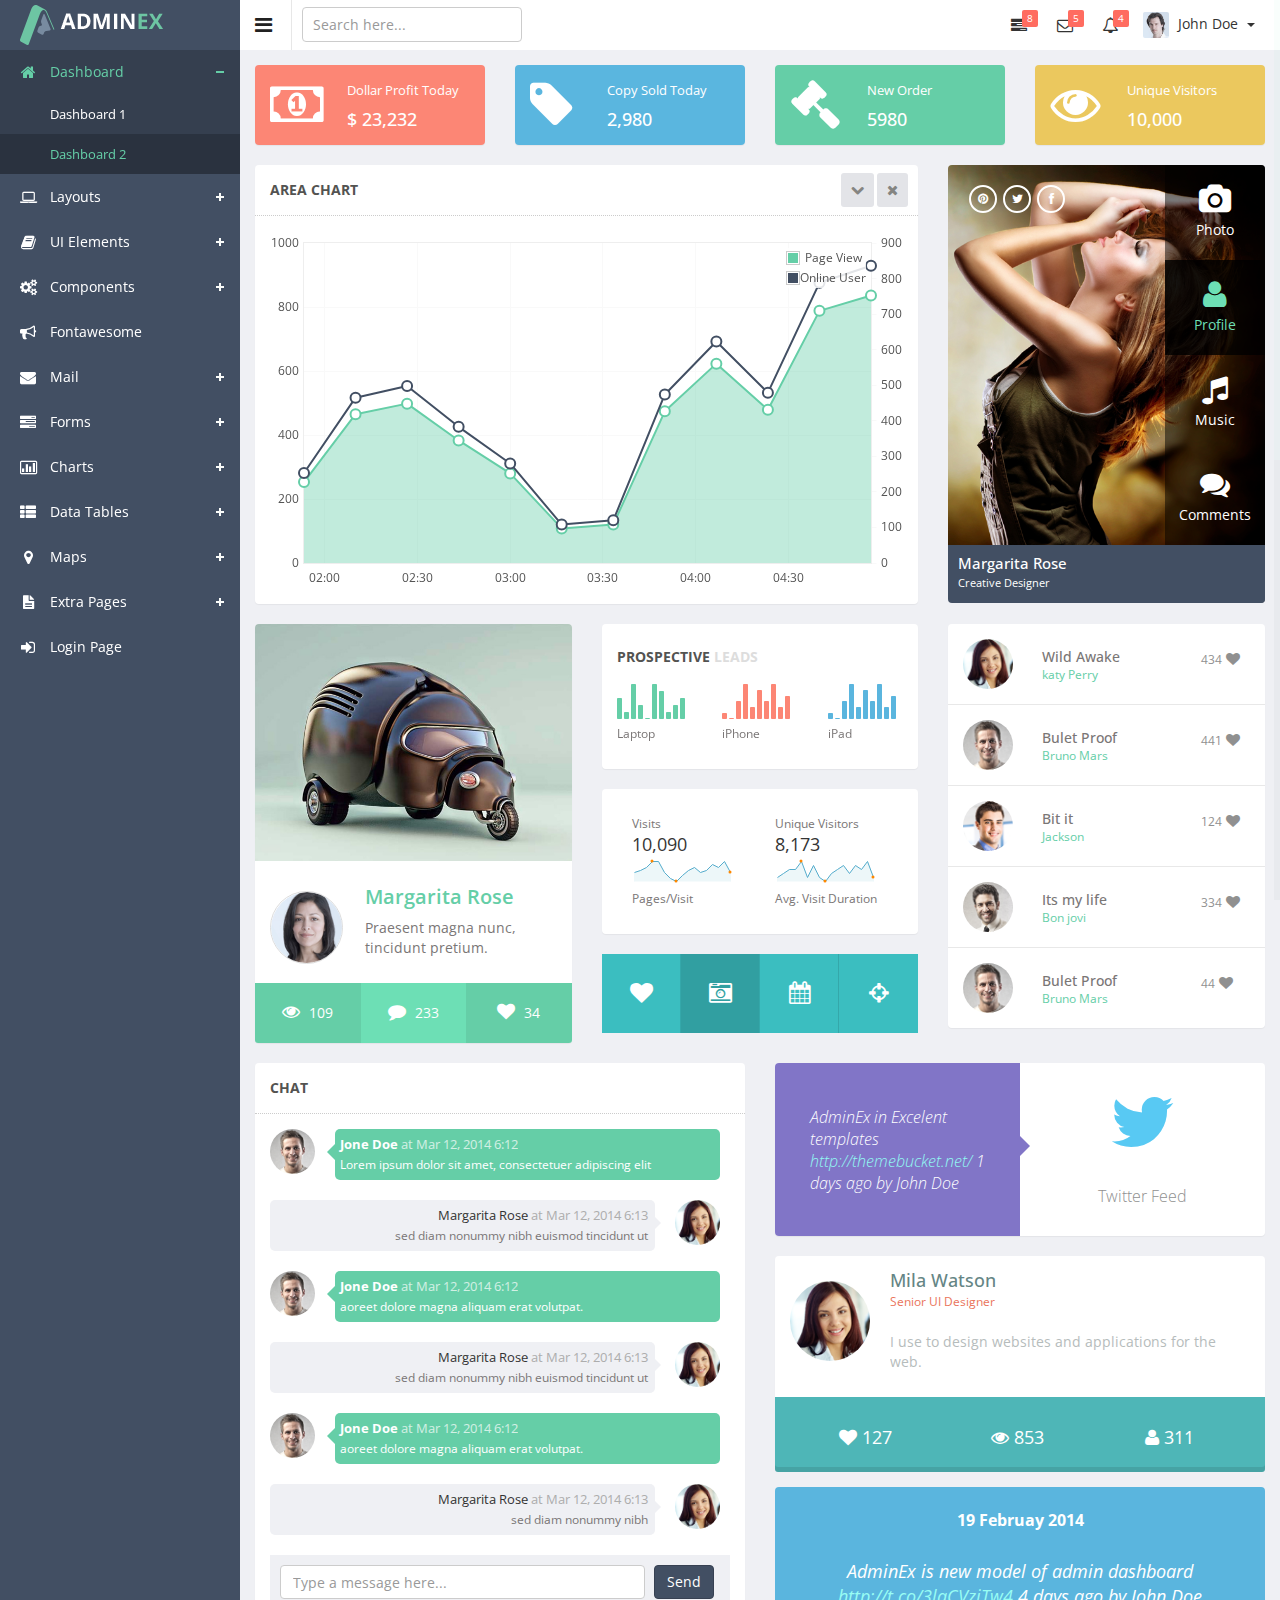
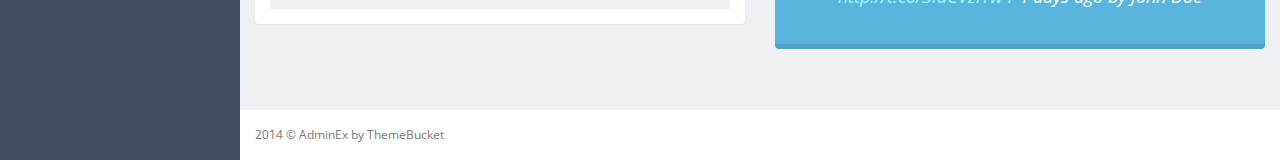
==== index.html @ 1dd45b4d "Uploading Adminex" ====
<!DOCTYPE html>
<html lang="en">
<head>
  <meta charset="utf-8">
  <meta name="viewport" content="width=device-width, initial-scale=1.0, maximum-scale=1.0">
  <meta name="keywords" content="admin, dashboard, bootstrap, template, flat, modern, theme, responsive, fluid, retina, backend, html5, css, css3">
  <meta name="description" content="">
  <meta name="author" content="ThemeBucket">
  <link rel="shortcut icon" href="#" type="image/png">

  <title>AdminX</title>

  <!--icheck-->
  <link href="js/iCheck/skins/minimal/minimal.css" rel="stylesheet">
  <link href="js/iCheck/skins/square/square.css" rel="stylesheet">
  <link href="js/iCheck/skins/square/red.css" rel="stylesheet">
  <link href="js/iCheck/skins/square/blue.css" rel="stylesheet">

  <!--dashboard calendar-->
  <link href="css/clndr.css" rel="stylesheet">


  <!--common-->
  <link href="css/style.css" rel="stylesheet">
  <link href="css/style-responsive.css" rel="stylesheet">




  <!-- HTML5 shim and Respond.js IE8 support of HTML5 elements and media queries -->
  <!--[if lt IE 9]>
  <script src="js/html5shiv.js"></script>
  <script src="js/respond.min.js"></script>
  <![endif]-->
</head>

<body class="sticky-header">

<section>
    <!-- left side start-->
    <div class="left-side sticky-left-side">

        <!--logo and iconic logo start-->
        <div class="logo">
            <a href="index.html"><img src="images/logo.png" alt=""></a>
        </div>

        <div class="logo-icon text-center">
            <a href="index.html"><img src="images/logo_icon.png" alt=""></a>
        </div>
        <!--logo and iconic logo end-->

        <div class="left-side-inner">

            <!-- visible to small devices only -->
            <div class="visible-xs hidden-sm hidden-md hidden-lg">
                <div class="media logged-user">
                    <img alt="" src="images/photos/user-avatar.png" class="media-object">
                    <div class="media-body">
                        <h4><a href="#">John Doe</a></h4>
                        <span>"Hello There..."</span>
                    </div>
                </div>

                <h5 class="left-nav-title">Account Information</h5>
                <ul class="nav nav-pills nav-stacked custom-nav">
                  <li><a href="#"><i class="fa fa-user"></i> <span>Profile</span></a></li>
                  <li><a href="#"><i class="fa fa-cog"></i> <span>Settings</span></a></li>
                  <li><a href="#"><i class="fa fa-sign-out"></i> <span>Sign Out</span></a></li>
                </ul>
            </div>

            <!--sidebar nav start-->
            <ul class="nav nav-pills nav-stacked custom-nav">
                <li class="menu-list nav-active"><a href="index.html"><i class="fa fa-home"></i> <span>Dashboard</span></a>
                    <ul class="sub-menu-list">
                        <li><a href="index_alt.html"> Dashboard 1</a></li>
                        <li class="active"><a href="index.html"> Dashboard 2</a></li>
                    </ul>
                </li>

                <li class="menu-list"><a href=""><i class="fa fa-laptop"></i> <span>Layouts</span></a>
                    <ul class="sub-menu-list">
                        <li><a href="blank_page.html"> Blank Page</a></li>
                        <li><a href="boxed_view.html"> Boxed Page</a></li>
                        <li><a href="leftmenu_collapsed_view.html"> Sidebar Collapsed</a></li>
                        <li><a href="horizontal_menu.html"> Horizontal Menu</a></li>

                    </ul>
                </li>
                <li class="menu-list"><a href=""><i class="fa fa-book"></i> <span>UI Elements</span></a>
                    <ul class="sub-menu-list">
                        <li><a href="general.html"> General</a></li>
                        <li><a href="buttons.html"> Buttons</a></li>
                        <li><a href="tabs-accordions.html"> Tabs & Accordions</a></li>
                        <li><a href="typography.html"> Typography</a></li>
                        <li><a href="slider.html"> Slider</a></li>
                        <li><a href="panels.html"> Panels</a></li>
                        <li><a href="widgets.html"> Widgets</a></li>
                    </ul>
                </li>
                <li class="menu-list"><a href=""><i class="fa fa-cogs"></i> <span>Components</span></a>
                    <ul class="sub-menu-list">
                        <li><a href="grids.html"> Grids</a></li>
                        <li><a href="gallery.html"> Media Gallery</a></li>
                        <li><a href="calendar.html"> Calendar</a></li>
                        <li><a href="tree_view.html"> Tree View</a></li>
                        <li><a href="nestable.html"> Nestable</a></li>

                    </ul>
                </li>

                <li><a href="fontawesome.html"><i class="fa fa-bullhorn"></i> <span>Fontawesome</span></a></li>

                <li class="menu-list"><a href=""><i class="fa fa-envelope"></i> <span>Mail</span></a>
                    <ul class="sub-menu-list">
                        <li><a href="mail.html"> Inbox</a></li>
                        <li><a href="mail_compose.html"> Compose Mail</a></li>
                        <li><a href="mail_view.html"> View Mail</a></li>
                    </ul>
                </li>

                <li class="menu-list"><a href=""><i class="fa fa-tasks"></i> <span>Forms</span></a>
                    <ul class="sub-menu-list">
                        <li><a href="form_layouts.html"> Form Layouts</a></li>
                        <li><a href="form_advanced_components.html"> Advanced Components</a></li>
                        <li><a href="form_wizard.html"> Form Wizards</a></li>
                        <li><a href="form_validation.html"> Form Validation</a></li>
                        <li><a href="editors.html"> Editors</a></li>
                        <li><a href="inline_editors.html"> Inline Editors</a></li>
                        <li><a href="pickers.html"> Pickers</a></li>
                        <li><a href="dropzone.html"> Dropzone</a></li>
                    </ul>
                </li>
                <li class="menu-list"><a href=""><i class="fa fa-bar-chart-o"></i> <span>Charts</span></a>
                    <ul class="sub-menu-list">
                        <li><a href="flot_chart.html"> Flot Charts</a></li>
                        <li><a href="morris.html"> Morris Charts</a></li>
                        <li><a href="chartjs.html"> Chartjs</a></li>
                        <li><a href="c3chart.html"> C3 Charts</a></li>
                    </ul>
                </li>
                <li class="menu-list"><a href="#"><i class="fa fa-th-list"></i> <span>Data Tables</span></a>
                    <ul class="sub-menu-list">
                        <li><a href="basic_table.html"> Basic Table</a></li>
                        <li><a href="dynamic_table.html"> Advanced Table</a></li>
                        <li><a href="responsive_table.html"> Responsive Table</a></li>
                        <li><a href="editable_table.html"> Edit Table</a></li>
                    </ul>
                </li>

                <li class="menu-list"><a href="#"><i class="fa fa-map-marker"></i> <span>Maps</span></a>
                    <ul class="sub-menu-list">
                        <li><a href="google_map.html"> Google Map</a></li>
                        <li><a href="vector_map.html"> Vector Map</a></li>
                    </ul>
                </li>
                <li class="menu-list"><a href=""><i class="fa fa-file-text"></i> <span>Extra Pages</span></a>
                    <ul class="sub-menu-list">
                        <li><a href="profile.html"> Profile</a></li>
                        <li><a href="invoice.html"> Invoice</a></li>
                        <li><a href="pricing_table.html"> Pricing Table</a></li>
                        <li><a href="timeline.html"> Timeline</a></li>
                        <li><a href="blog_list.html"> Blog List</a></li>
                        <li><a href="blog_details.html"> Blog Details</a></li>
                        <li><a href="directory.html"> Directory </a></li>
                        <li><a href="chat.html"> Chat </a></li>
                        <li><a href="404.html"> 404 Error</a></li>
                        <li><a href="500.html"> 500 Error</a></li>
                        <li><a href="registration.html"> Registration Page</a></li>
                        <li><a href="lock_screen.html"> Lockscreen </a></li>
                    </ul>
                </li>
                <li><a href="login.html"><i class="fa fa-sign-in"></i> <span>Login Page</span></a></li>

            </ul>
            <!--sidebar nav end-->

        </div>
    </div>
    <!-- left side end-->
    
    <!-- main content start-->
    <div class="main-content" >

        <!-- header section start-->
        <div class="header-section">

            <!--toggle button start-->
            <a class="toggle-btn"><i class="fa fa-bars"></i></a>
            <!--toggle button end-->

            <!--search start-->
            <form class="searchform" action="index.html" method="post">
                <input type="text" class="form-control" name="keyword" placeholder="Search here..." />
            </form>
            <!--search end-->

            <!--notification menu start -->
            <div class="menu-right">
                <ul class="notification-menu">
                    <li>
                        <a href="#" class="btn btn-default dropdown-toggle info-number" data-toggle="dropdown">
                            <i class="fa fa-tasks"></i>
                            <span class="badge">8</span>
                        </a>
                        <div class="dropdown-menu dropdown-menu-head pull-right">
                            <h5 class="title">You have 8 pending task</h5>
                            <ul class="dropdown-list user-list">
                                <li class="new">
                                    <a href="#">
                                        <div class="task-info">
                                            <div>Database update</div>
                                        </div>
                                        <div class="progress progress-striped">
                                            <div style="width: 40%" aria-valuemax="100" aria-valuemin="0" aria-valuenow="40" role="progressbar" class="progress-bar progress-bar-warning">
                                                <span class="">40%</span>
                                            </div>
                                        </div>
                                    </a>
                                </li>
                                <li class="new">
                                    <a href="#">
                                        <div class="task-info">
                                            <div>Dashboard done</div>
                                        </div>
                                        <div class="progress progress-striped">
                                            <div style="width: 90%" aria-valuemax="100" aria-valuemin="0" aria-valuenow="90" role="progressbar" class="progress-bar progress-bar-success">
                                                <span class="">90%</span>
                                            </div>
                                        </div>
                                    </a>
                                </li>
                                <li>
                                    <a href="#">
                                        <div class="task-info">
                                            <div>Web Development</div>
                                        </div>
                                        <div class="progress progress-striped">
                                            <div style="width: 66%" aria-valuemax="100" aria-valuemin="0" aria-valuenow="66" role="progressbar" class="progress-bar progress-bar-info">
                                                <span class="">66% </span>
                                            </div>
                                        </div>
                                    </a>
                                </li>
                                <li>
                                    <a href="#">
                                        <div class="task-info">
                                            <div>Mobile App</div>
                                        </div>
                                        <div class="progress progress-striped">
                                            <div style="width: 33%" aria-valuemax="100" aria-valuemin="0" aria-valuenow="33" role="progressbar" class="progress-bar progress-bar-danger">
                                                <span class="">33% </span>
                                            </div>
                                        </div>
                                    </a>
                                </li>
                                <li>
                                    <a href="#">
                                        <div class="task-info">
                                            <div>Issues fixed</div>
                                        </div>
                                        <div class="progress progress-striped">
                                            <div style="width: 80%" aria-valuemax="100" aria-valuemin="0" aria-valuenow="80" role="progressbar" class="progress-bar">
                                                <span class="">80% </span>
                                            </div>
                                        </div>
                                    </a>
                                </li>
                                <li class="new"><a href="">See All Pending Task</a></li>
                            </ul>
                        </div>
                    </li>
                    <li>
                        <a href="#" class="btn btn-default dropdown-toggle info-number" data-toggle="dropdown">
                            <i class="fa fa-envelope-o"></i>
                            <span class="badge">5</span>
                        </a>
                        <div class="dropdown-menu dropdown-menu-head pull-right">
                            <h5 class="title">You have 5 Mails </h5>
                            <ul class="dropdown-list normal-list">
                                <li class="new">
                                    <a href="">
                                        <span class="thumb"><img src="images/photos/user1.png" alt="" /></span>
                                        <span class="desc">
                                          <span class="name">John Doe <span class="badge badge-success">new</span></span>
                                          <span class="msg">Lorem ipsum dolor sit amet...</span>
                                        </span>
                                    </a>
                                </li>
                                <li>
                                    <a href="">
                                        <span class="thumb"><img src="images/photos/user2.png" alt="" /></span>
                                        <span class="desc">
                                          <span class="name">Jonathan Smith</span>
                                          <span class="msg">Lorem ipsum dolor sit amet...</span>
                                        </span>
                                    </a>
                                </li>
                                <li>
                                    <a href="">
                                        <span class="thumb"><img src="images/photos/user3.png" alt="" /></span>
                                        <span class="desc">
                                          <span class="name">Jane Doe</span>
                                          <span class="msg">Lorem ipsum dolor sit amet...</span>
                                        </span>
                                    </a>
                                </li>
                                <li>
                                    <a href="">
                                        <span class="thumb"><img src="images/photos/user4.png" alt="" /></span>
                                        <span class="desc">
                                          <span class="name">Mark Henry</span>
                                          <span class="msg">Lorem ipsum dolor sit amet...</span>
                                        </span>
                                    </a>
                                </li>
                                <li>
                                    <a href="">
                                        <span class="thumb"><img src="images/photos/user5.png" alt="" /></span>
                                        <span class="desc">
                                          <span class="name">Jim Doe</span>
                                          <span class="msg">Lorem ipsum dolor sit amet...</span>
                                        </span>
                                    </a>
                                </li>
                                <li class="new"><a href="">Read All Mails</a></li>
                            </ul>
                        </div>
                    </li>
                    <li>
                        <a href="#" class="btn btn-default dropdown-toggle info-number" data-toggle="dropdown">
                            <i class="fa fa-bell-o"></i>
                            <span class="badge">4</span>
                        </a>
                        <div class="dropdown-menu dropdown-menu-head pull-right">
                            <h5 class="title">Notifications</h5>
                            <ul class="dropdown-list normal-list">
                                <li class="new">
                                    <a href="">
                                        <span class="label label-danger"><i class="fa fa-bolt"></i></span>
                                        <span class="name">Server #1 overloaded.  </span>
                                        <em class="small">34 mins</em>
                                    </a>
                                </li>
                                <li class="new">
                                    <a href="">
                                        <span class="label label-danger"><i class="fa fa-bolt"></i></span>
                                        <span class="name">Server #3 overloaded.  </span>
                                        <em class="small">1 hrs</em>
                                    </a>
                                </li>
                                <li class="new">
                                    <a href="">
                                        <span class="label label-danger"><i class="fa fa-bolt"></i></span>
                                        <span class="name">Server #5 overloaded.  </span>
                                        <em class="small">4 hrs</em>
                                    </a>
                                </li>
                                <li class="new">
                                    <a href="">
                                        <span class="label label-danger"><i class="fa fa-bolt"></i></span>
                                        <span class="name">Server #31 overloaded.  </span>
                                        <em class="small">4 hrs</em>
                                    </a>
                                </li>
                                <li class="new"><a href="">See All Notifications</a></li>
                            </ul>
                        </div>
                    </li>
                    <li>
                        <a href="#" class="btn btn-default dropdown-toggle" data-toggle="dropdown">
                            <img src="images/photos/user-avatar.png" alt="" />
                            John Doe
                            <span class="caret"></span>
                        </a>
                        <ul class="dropdown-menu dropdown-menu-usermenu pull-right">
                            <li><a href="#"><i class="fa fa-user"></i>  Profile</a></li>
                            <li><a href="#"><i class="fa fa-cog"></i>  Settings</a></li>
                            <li><a href="#"><i class="fa fa-sign-out"></i> Log Out</a></li>
                        </ul>
                    </li>

                </ul>
            </div>
            <!--notification menu end -->

        </div>
        <!-- header section end-->



        <!--body wrapper start-->
        <div class="wrapper">
            <div class="row states-info">
            <div class="col-md-3">
                <div class="panel red-bg">
                    <div class="panel-body">
                        <div class="row">
                            <div class="col-xs-4">
                                <i class="fa fa-money"></i>
                            </div>
                            <div class="col-xs-8">
                                <span class="state-title"> Dollar Profit Today </span>
                                <h4>$ 23,232</h4>
                            </div>
                        </div>
                    </div>
                </div>
            </div>
            <div class="col-md-3">
                <div class="panel blue-bg">
                    <div class="panel-body">
                        <div class="row">
                            <div class="col-xs-4">
                                <i class="fa fa-tag"></i>
                            </div>
                            <div class="col-xs-8">
                                <span class="state-title">  Copy Sold Today  </span>
                                <h4>2,980</h4>
                            </div>
                        </div>
                    </div>
                </div>
            </div>
            <div class="col-md-3">
                <div class="panel green-bg">
                    <div class="panel-body">
                        <div class="row">
                            <div class="col-xs-4">
                                <i class="fa fa-gavel"></i>
                            </div>
                            <div class="col-xs-8">
                                <span class="state-title">  New Order  </span>
                                <h4>5980</h4>
                            </div>
                        </div>
                    </div>
                </div>
            </div>
            <div class="col-md-3">
                <div class="panel yellow-bg">
                    <div class="panel-body">
                        <div class="row">
                            <div class="col-xs-4">
                                <i class="fa fa-eye"></i>
                            </div>
                            <div class="col-xs-8">
                                <span class="state-title">  Unique Visitors  </span>
                                <h4>10,000</h4>
                            </div>
                        </div>
                    </div>
                </div>
            </div>
        </div>

            <div class="row">
                <div class="col-md-8">
                    <section class="panel">
                        <header class="panel-heading">
                            Area Chart
                        <span class="tools pull-right">
                            <a href="javascript:;" class="fa fa-chevron-down"></a>
                            <a href="javascript:;" class="fa fa-times"></a>
                         </span>
                        </header>
                        <div class="panel-body">
                            <div id="visitors-chart">
                                <div id="visitors-container" style="width: 100%;height:358px; text-align: center; margin:0 auto;">
                                </div>
                            </div>
                        </div>
                    </section>
                </div>
                <div class="col-md-4">
                    <div class="wdgt-profile">
                        <div class="profile">
                            <img src="images/gallery/wdgt-img.jpg" alt=""/>
                            <div class="profile-social">
                                <a href="#" ><i class="fa fa-pinterest"></i></a>
                                <a href="#" ><i class="fa fa-twitter"></i></a>
                                <a href="#" ><i class="fa fa-facebook"></i></a>
                            </div>
                            <ul class="profile-tab">
                                <li>
                                    <a href="#">
                                        <i class="fa fa-camera"></i>
                                        Photo
                                    </a>
                                </li>
                                <li class="active">
                                    <a href="#">
                                        <i class="fa fa-user"></i>
                                        Profile
                                    </a>
                                </li>
                                <li>
                                    <a href="#">
                                        <i class="fa fa-music"></i>
                                        Music
                                    </a>
                                </li>
                                <li>
                                    <a href="#">
                                        <i class="fa fa-comments"></i>
                                        Comments
                                    </a>
                                </li>
                            </ul>

                        </div>
                        <div class="profile-info">
                            <h5>Margarita Rose</h5>
                            <span>Creative Designer</span>
                        </div>
                    </div>
                </div>
            </div>


            <div class="row">
                <div class="col-md-4">
                    <div class="panel widget-info-one">
                        <div class="avatar-img">
                            <img src="images/gallery/image3.jpg" alt=""/>
                        </div>
                        <div class="inner">
                            <div class="avatar"><img alt="" src="images/photos/userprofile.png"></div>
                            <h5>Margarita Rose</h5>
                            <span class="subtitle">
                                Praesent magna nunc, tincidunt pretium.
                            </span>
                        </div>
                        <div class="panel-footer">
                            <ul class="post-view">
                                <li>
                                    <a href="#">
                                        <i class="fa fa-eye"></i>
                                    </a>
                                    109
                                </li>
                                <li class="active">
                                    <a href="#">
                                        <i class="fa fa-comment"></i>
                                    </a>
                                    233
                                </li>
                                <li>
                                    <a href="#">
                                        <i class="fa fa-heart"></i>
                                    </a>
                                    34
                                </li>
                            </ul>
                        </div>
                    </div>
                </div>
                <div class="col-md-4">
                    <div class="row">
                        <div class="col-md-12">
                            <div class="panel">
                                <div class="panel-body extra-pad">
                                    <h4 class="pros-title">prospective <span>leads</span></h4>
                                    <div class="row">
                                        <div class="col-sm-4 col-xs-4">
                                            <div id="p-lead-1"></div>
                                            <p class="p-chart-title">Laptop</p>
                                        </div>
                                        <div class="col-sm-4 col-xs-4">
                                            <div id="p-lead-2"></div>
                                            <p class="p-chart-title">iPhone</p>
                                        </div>
                                        <div class="col-sm-4 col-xs-4">
                                            <div id="p-lead-3"></div>
                                            <p class="p-chart-title">iPad</p>
                                        </div>
                                    </div>
                                </div>
                            </div>
                        </div>
                    </div>
                    <div class="row">
                        <div class="col-md-12">
                            <div class="panel">
                                <div class="panel-body extra-pad">
                                    <div class="col-sm-6 col-xs-6">
                                        <div class="v-title">Visits</div>
                                        <div class="v-value">10,090</div>
                                        <div id="visit-1"></div>
                                        <div class="v-info">Pages/Visit</div>
                                    </div>
                                    <div class="col-sm-6 col-xs-6">
                                        <div class="v-title">Unique Visitors</div>
                                        <div class="v-value">8,173</div>
                                        <div id="visit-2"></div>
                                        <div class="v-info">Avg. Visit Duration</div>
                                    </div>
                                </div>
                            </div>
                        </div>
                    </div>
                    <div class="row">
                        <div class="col-md-12">
                            <ul class="iconic-list">
                                <li>
                                    <a href="#">
                                        <i class="fa fa-heart"></i>
                                    </a>
                                </li>
                                <li class="active">
                                    <a href="#">
                                        <i class="fa fa-camera-retro"></i>
                                    </a>
                                </li>
                                <li>
                                    <a href="#">
                                        <i class="fa fa-calendar"></i>
                                    </a>
                                </li>
                                <li>
                                    <a class="last" href="#">
                                        <i class="fa fa-crosshairs"></i>
                                    </a>
                                </li>
                            </ul>
                        </div>
                    </div>



                </div>

                <div class="col-md-4">
                    <div class="panel">
                        <div class="panel-body">
                            <div class="dir-info">
                                <div class="row">
                                    <div class="col-xs-3">
                                        <div class="avatar">
                                            <img src="images/photos/user2.png" alt=""/>
                                        </div>
                                    </div>
                                    <div class="col-xs-6">
                                        <h5>Wild Awake</h5>
                                        <span>
                                            <a href="#" class="small"> katy Perry</a>
                                        </span>
                                    </div>
                                    <div class="col-xs-3">
                                        <a class="dir-like" href="#">
                                            <span class="small">434</span>
                                            <i class="fa fa-heart"></i>
                                        </a>
                                    </div>
                                </div>
                                <div class="row">
                                    <div class="col-xs-3">
                                        <div class="avatar">
                                            <img src="images/photos/user1.png" alt=""/>
                                        </div>
                                    </div>
                                    <div class="col-xs-6">
                                        <h5>Bulet Proof</h5>
                                        <span>
                                            <a href="#" class="small"> Bruno Mars</a>
                                        </span>
                                    </div>
                                    <div class="col-xs-3">
                                        <a class="dir-like" href="#">
                                            <span class="small">441</span>
                                            <i class="fa fa-heart"></i>
                                        </a>
                                    </div>
                                </div>
                                <div class="row">
                                    <div class="col-xs-3">
                                        <div class="avatar">
                                            <img src="images/photos/user3.png" alt=""/>
                                        </div>
                                    </div>
                                    <div class="col-xs-6">
                                        <h5>Bit it</h5>
                                        <span>
                                            <a href="#" class="small"> Jackson</a>
                                        </span>
                                    </div>
                                    <div class="col-xs-3">
                                        <a class="dir-like" href="#">
                                            <span class="small">124</span>
                                            <i class="fa fa-heart"></i>
                                        </a>
                                    </div>
                                </div>
                                <div class="row">
                                    <div class="col-xs-3">
                                        <div class="avatar">
                                            <img src="images/photos/user4.png" alt=""/>
                                        </div>
                                    </div>
                                    <div class="col-xs-6">
                                        <h5>Its my life</h5>
                                        <span>
                                            <a href="#" class="small"> Bon jovi</a>
                                        </span>
                                    </div>
                                    <div class="col-xs-3">
                                        <a class="dir-like" href="#">
                                            <span class="small">334</span>
                                            <i class="fa fa-heart"></i>
                                        </a>
                                    </div>
                                </div>
                                <div class="row">
                                    <div class="col-xs-3">
                                        <div class="avatar">
                                            <img src="images/photos/user1.png" alt=""/>
                                        </div>
                                    </div>
                                    <div class="col-xs-6">
                                        <h5>Bulet Proof</h5>
                                        <span>
                                            <a href="#" class="small"> Bruno Mars</a>
                                        </span>
                                    </div>
                                    <div class="col-xs-3">
                                        <a class="dir-like" href="#">
                                            <span class="small">44</span>
                                            <i class="fa fa-heart"></i>
                                        </a>
                                    </div>
                                </div>
                            </div>

                        </div>
                    </div>

                </div>
            </div>

            <div class="row">
                <div class="col-md-6">
                    <div class="panel">
                        <header class="panel-heading">
                            Chat
                        </header>
                        <div class="panel-body">
                            <ul class="chats cool-chat">
                                <li class="in">
                                    <img src="images/photos/user1.png" alt="" class="avatar">
                                    <div class="message">
                                        <span class="arrow"></span>
                                        <a class="name" href="#">Jone Doe</a>
                                        <span class="datetime">at Mar 12, 2014 6:12</span>
                                        <span class="body">
                                            Lorem ipsum dolor sit amet, consectetuer adipiscing elit
                                        </span>
                                    </div>
                                </li>
                                <li class="out">
                                    <img src="images/photos/user2.png" alt="" class="avatar">
                                    <div class="message">
                                        <span class="arrow"></span>
                                        <a class="name" href="#">Margarita Rose</a>
                                        <span class="datetime">at Mar 12, 2014 6:13</span>
                                        <span class="body">
                                            sed diam nonummy nibh euismod tincidunt ut
                                        </span>
                                    </div>
                                </li>
                                <li class="in">
                                    <img src="images/photos/user1.png" alt="" class="avatar">
                                    <div class="message">
                                        <span class="arrow"></span>
                                        <a class="name" href="#">Jone Doe</a>
                                        <span class="datetime">at Mar 12, 2014 6:12</span>
                                        <span class="body">
                                            aoreet dolore magna aliquam erat volutpat.
                                        </span>
                                    </div>
                                </li>
                                <li class="out">
                                    <img src="images/photos/user2.png" alt="" class="avatar">
                                    <div class="message">
                                        <span class="arrow"></span>
                                        <a class="name" href="#">Margarita Rose</a>
                                        <span class="datetime">at Mar 12, 2014 6:13</span>
                                        <span class="body">
                                            sed diam nonummy nibh euismod tincidunt ut
                                        </span>
                                    </div>
                                </li>
                                <li class="in">
                                    <img src="images/photos/user1.png" alt="" class="avatar">
                                    <div class="message">
                                        <span class="arrow"></span>
                                        <a class="name" href="#">Jone Doe</a>
                                        <span class="datetime">at Mar 12, 2014 6:12</span>
                                        <span class="body">
                                            aoreet dolore magna aliquam erat volutpat.
                                        </span>
                                    </div>
                                </li>
                                <li class="out">
                                    <img src="images/photos/user2.png" alt="" class="avatar">
                                    <div class="message">
                                        <span class="arrow"></span>
                                        <a class="name" href="#">Margarita Rose</a>
                                        <span class="datetime">at Mar 12, 2014 6:13</span>
                                        <span class="body">
                                            sed diam nonummy nibh
                                        </span>
                                    </div>
                                </li>
                            </ul>
                            <div class="chat-form ">
                                <form role="form" class="form-inline">
                                    <div class="form-group">
                                        <input type="text" style="width: 100%" placeholder="Type a message here..." class="form-control">
                                    </div>
                                    <button class="btn btn-primary" type="submit">Send</button>
                                </form>
                            </div>
                        </div>
                    </div>
                </div>

                <div class="col-md-6">
                    <section class="panel post-wrap pro-box">
                        <aside class="post-highlight purple v-align">
                            <div class="panel-body">
                                <h2>AdminEx in Excelent templates <a href="javascript:;"> http://themebucket.net/</a> 1 days ago  by John Doe</h2>
                            </div>
                        </aside>
                        <aside>
                            <div class="post-info">
                                <span class="arrow-pro left"></span>
                                <div class="panel-body">
                                    <div class="text-center twite">
                                        <i class="fa fa-twitter"></i>
                                        <h1>Twitter Feed</h1>
                                    </div>
                                </div>
                            </div>
                        </aside>
                    </section>
                    <div class="panel">
                        <div class="panel-body">
                            <div class="media usr-info">
                                <a href="#" class="pull-left">
                                    <img class="thumb" src="images/photos/user2.png" alt=""/>
                                </a>
                                <div class="media-body">
                                    <h4 class="media-heading">Mila Watson</h4>
                                    <span>Senior UI Designer</span>
                                    <p>I use to design websites and applications for the web.</p>
                                </div>
                            </div>
                        </div>
                        <div class="panel-footer custom-trq-footer">
                            <ul class="user-states">
                                <li>
                                    <i class="fa fa-heart"></i> 127
                                </li>
                                <li>
                                    <i class="fa fa-eye"></i> 853
                                </li>
                                <li>
                                    <i class="fa fa-user"></i> 311
                                </li>
                            </ul>
                        </div>
                    </div>
                    <div class="panel blue-box twt-info">
                        <div class="panel-body">
                            <h3>19 Februay 2014</h3>

                            <p>AdminEx is new model of admin
                                dashboard <a href="#">http://t.co/3laCVziTw4</a>
                                4 days ago by John Doe</p>
                        </div>
                    </div>
                </div>
            </div>
        </div>
        <!--body wrapper end-->

        <!--footer section start-->
        <footer>
            2014 &copy; AdminEx by ThemeBucket
        </footer>
        <!--footer section end-->


    </div>
    <!-- main content end-->
</section>

<!-- Placed js at the end of the document so the pages load faster -->
<script src="js/jquery-1.10.2.min.js"></script>
<script src="js/jquery-ui-1.9.2.custom.min.js"></script>
<script src="js/jquery-migrate-1.2.1.min.js"></script>
<script src="js/bootstrap.min.js"></script>
<script src="js/modernizr.min.js"></script>
<script src="js/jquery.nicescroll.js"></script>

<!--easy pie chart-->
<script src="js/easypiechart/jquery.easypiechart.js"></script>
<script src="js/easypiechart/easypiechart-init.js"></script>

<!--Sparkline Chart-->
<script src="js/sparkline/jquery.sparkline.js"></script>
<script src="js/sparkline/sparkline-init.js"></script>

<!--icheck -->
<script src="js/iCheck/jquery.icheck.js"></script>
<script src="js/icheck-init.js"></script>

<!-- jQuery Flot Chart-->
<script src="js/flot-chart/jquery.flot.js"></script>
<script src="js/flot-chart/jquery.flot.tooltip.js"></script>
<script src="js/flot-chart/jquery.flot.resize.js"></script>
<script src="js/flot-chart/jquery.flot.pie.resize.js"></script>
<script src="js/flot-chart/jquery.flot.selection.js"></script>
<script src="js/flot-chart/jquery.flot.stack.js"></script>
<script src="js/flot-chart/jquery.flot.time.js"></script>
<script src="js/main-chart.js"></script>

<!--common scripts for all pages-->
<script src="js/scripts.js"></script>


</body>
</html>
---- js/iCheck/skins/minimal/minimal.css ----
/* iCheck plugin Minimal skin, black
----------------------------------- */
.icheckbox_minimal,
.iradio_minimal {
    display: block;
    margin: 0;
    padding: 0;
    width: 18px;
    height: 18px;
    background: url(minimal.png) no-repeat;
    border: none;
    cursor: pointer;
}

.icheckbox_minimal {
    background-position: 0 0;
}
    .icheckbox_minimal.hover {
        background-position: -20px 0;
    }
    .icheckbox_minimal.checked {
        background-position: -40px 0;
    }
    .icheckbox_minimal.disabled {
        background-position: -60px 0;
        cursor: default;
    }
    .icheckbox_minimal.checked.disabled {
        background-position: -80px 0;
    }

.iradio_minimal {
    background-position: -100px 0;
}
    .iradio_minimal.hover {
        background-position: -120px 0;
    }
    .iradio_minimal.checked {
        background-position: -140px 0;
    }
    .iradio_minimal.disabled {
        background-position: -160px 0;
        cursor: default;
    }
    .iradio_minimal.checked.disabled {
        background-position: -180px 0;
    }

/* Retina support */
@media only screen and (-webkit-min-device-pixel-ratio: 1.5),
       only screen and (-moz-min-device-pixel-ratio: 1.5),
       only screen and (-o-min-device-pixel-ratio: 3/2),
       only screen and (min-device-pixel-ratio: 1.5) {
    .icheckbox_minimal,
    .iradio_minimal {
        background-image: url(minimal@2x.png);
        -webkit-background-size: 200px 20px;
        background-size: 200px 20px;
    }
}
---- js/iCheck/skins/square/square.css ----
/* iCheck plugin Square skin, black
----------------------------------- */
.icheckbox_square,
.iradio_square {
    display: block;
    margin: 0;
    padding: 0;
    width: 22px;
    height: 22px;
    background: url(square.png) no-repeat;
    border: none;
    cursor: pointer;
}

.icheckbox_square {
    background-position: 0 0;
}
    .icheckbox_square.hover {
        background-position: -24px 0;
    }
    .icheckbox_square.checked {
        background-position: -48px 0;
    }
    .icheckbox_square.disabled {
        background-position: -72px 0;
        cursor: default;
    }
    .icheckbox_square.checked.disabled {
        background-position: -96px 0;
    }

.iradio_square {
    background-position: -120px 0;
}
    .iradio_square.hover {
        background-position: -144px 0;
    }
    .iradio_square.checked {
        background-position: -168px 0;
    }
    .iradio_square.disabled {
        background-position: -192px 0;
        cursor: default;
    }
    .iradio_square.checked.disabled {
        background-position: -216px 0;
    }

/* Retina support */
@media only screen and (-webkit-min-device-pixel-ratio: 1.5),
       only screen and (-moz-min-device-pixel-ratio: 1.5),
       only screen and (-o-min-device-pixel-ratio: 3/2),
       only screen and (min-device-pixel-ratio: 1.5) {
    .icheckbox_square,
    .iradio_square {
        background-image: url(square@2x.png);
        -webkit-background-size: 240px 24px;
        background-size: 240px 24px;
    }
}
---- js/iCheck/skins/square/red.css ----
/* iCheck plugin Square skin, red
----------------------------------- */
.icheckbox_square-red,
.iradio_square-red {
    display: block;
    margin: 0;
    padding: 0;
    width: 22px;
    height: 22px;
    background: url(red.png) no-repeat;
    border: none;
    cursor: pointer;
}

.icheckbox_square-red {
    background-position: 0 0;
}
    .icheckbox_square-red.hover {
        background-position: -24px 0;
    }
    .icheckbox_square-red.checked {
        background-position: -48px 0;
    }
    .icheckbox_square-red.disabled {
        background-position: -72px 0;
        cursor: default;
    }
    .icheckbox_square-red.checked.disabled {
        background-position: -96px 0;
    }

.iradio_square-red {
    background-position: -120px 0;
}
    .iradio_square-red.hover {
        background-position: -144px 0;
    }
    .iradio_square-red.checked {
        background-position: -168px 0;
    }
    .iradio_square-red.disabled {
        background-position: -192px 0;
        cursor: default;
    }
    .iradio_square-red.checked.disabled {
        background-position: -216px 0;
    }

/* Retina support */
@media only screen and (-webkit-min-device-pixel-ratio: 1.5),
       only screen and (-moz-min-device-pixel-ratio: 1.5),
       only screen and (-o-min-device-pixel-ratio: 3/2),
       only screen and (min-device-pixel-ratio: 1.5) {
    .icheckbox_square-red,
    .iradio_square-red {
        background-image: url(red@2x.png);
        -webkit-background-size: 240px 24px;
        background-size: 240px 24px;
    }
}
---- js/iCheck/skins/square/blue.css ----
/* iCheck plugin Square skin, blue
----------------------------------- */
.icheckbox_square-blue,
.iradio_square-blue {
    display: block;
    margin: 0;
    padding: 0;
    width: 22px;
    height: 22px;
    background: url(blue.png) no-repeat;
    border: none;
    cursor: pointer;
}

.icheckbox_square-blue {
    background-position: 0 0;
}
    .icheckbox_square-blue.hover {
        background-position: -24px 0;
    }
    .icheckbox_square-blue.checked {
        background-position: -48px 0;
    }
    .icheckbox_square-blue.disabled {
        background-position: -72px 0;
        cursor: default;
    }
    .icheckbox_square-blue.checked.disabled {
        background-position: -96px 0;
    }

.iradio_square-blue {
    background-position: -120px 0;
}
    .iradio_square-blue.hover {
        background-position: -144px 0;
    }
    .iradio_square-blue.checked {
        background-position: -168px 0;
    }
    .iradio_square-blue.disabled {
        background-position: -192px 0;
        cursor: default;
    }
    .iradio_square-blue.checked.disabled {
        background-position: -216px 0;
    }

/* Retina support */
@media only screen and (-webkit-min-device-pixel-ratio: 1.5),
       only screen and (-moz-min-device-pixel-ratio: 1.5),
       only screen and (-o-min-device-pixel-ratio: 3/2),
       only screen and (min-device-pixel-ratio: 1.5) {
    .icheckbox_square-blue,
    .iradio_square-blue {
        background-image: url(blue@2x.png);
        -webkit-background-size: 240px 24px;
        background-size: 240px 24px;
    }
}
---- css/clndr.css ----
html[xmlns] .clearfix {
  display: block;
}
* html .clearfix {
  height: 1%;
}
.noselect {
  -webkit-user-select: none;
  /* Chrome/Safari */
  -moz-user-select: none;
  /* Firefox */
  -ms-user-select: none;
  /* IE10+ */
}

.cal1 {
  max-width: 600px;
  font-size: 14px;

}
.cal1 .clndr .clndr-controls {
  display: inline-block;
  width: 100%;
  position: relative;
  margin-bottom: 10px;
  text-align: center;

}
.cal1 .clndr .clndr-controls .month {
    display: inline-block;
    width: 190px;
  text-align: center;
  color: #c1c1c1;
  font-size: 20px;
  text-transform: uppercase;
    font-family: 'Open Sans',sans-serif;
    font-weight: 300;
    padding: 5px 5px;
    position: relative;
    top: 2px;
}
.cal1 .clndr .clndr-controls .clndr-control-button {
    display: inline-block;
    text-align: right;

}
.cal1 .clndr .clndr-controls .clndr-control-button.leftalign {
  text-align: left !important;
}
.cal1 .clndr .clndr-controls .clndr-control-button .clndr-next-button {
  cursor: pointer;
  -webkit-user-select: none;
  /* Chrome/Safari */
  -moz-user-select: none;
  /* Firefox */
  -ms-user-select: none;
  /* IE10+ */
    padding:5px 10px;
    -webkit-border-radius: 3px;
    -moz-border-radius: 3px;
    border-radius: 3px;
    color:#C1C1C1;
}
.cal1 .clndr .clndr-controls .clndr-control-button .clndr-next-button:hover {
  background: #f4f4f4;
    padding:5px 10px;
}
.cal1 .clndr .clndr-controls .clndr-control-button .clndr-next-button.inactive {
  opacity: 0.5;
}
.cal1 .clndr .clndr-controls .clndr-control-button .clndr-next-button.inactive:hover {
  background: none;
  cursor: default;
}
.cal1 .clndr .clndr-controls .clndr-control-button .clndr-previous-button {
  cursor: pointer;
  -webkit-user-select: none;
  /* Chrome/Safari */
  -moz-user-select: none;
  /* Firefox */
  -ms-user-select: none;
  /* IE10+ */
    padding:5px 10px;
    -webkit-border-radius: 3px;
    -moz-border-radius: 3px;
    border-radius: 3px;
    color:#C1C1C1;
}
.cal1 .clndr .clndr-controls .clndr-control-button .clndr-previous-button:hover {
  background: #f4f4f4;
    padding:5px 10px;
}
.cal1 .clndr .clndr-controls .clndr-control-button .clndr-previous-button.inactive {
  opacity: 0.5;
}
.cal1 .clndr .clndr-controls .clndr-control-button .clndr-previous-button.inactive:hover {
  background: none;
  cursor: default;
}
.cal1 .clndr .clndr-table {
  table-layout: fixed;
  width: 100%;
}
.cal1 .clndr .clndr-table .header-days {
  height: 40px;
  font-size: 10px;
  background: #fff;

}
.cal1 .clndr .clndr-table .header-days .header-day {
  vertical-align: middle;
  text-align: center;
  border-left: 0px solid #000000;
  border-top: 0px solid #000000;
  color: #666;
    font-size: 14px;
}
.cal1 .clndr .clndr-table .header-days .header-day:last-child {
  border-right: 0px solid #000000;
}
.cal1 .clndr .clndr-table tr {
  height: auto;
}
.cal1 .clndr .clndr-table tr td {
  vertical-align: top;
}
.cal1 .clndr .clndr-table tr .day {
  border-left: 0px solid #000000;
  border-top: 0px solid #000000;
  width: 100%;
  height: inherit;
}
.cal1 .clndr .clndr-table tr .day:hover {
  /*background: #eee;*/
}
.cal1 .clndr .clndr-table tr .day.today {
  /*background: #9AD6E3;*/
}
.cal1 .clndr .clndr-table tr .day.today:hover {
  /*background: #72c6d8;*/
}
.cal1 .clndr .clndr-table tr .day.today.event {
  /*background: #a7dbc1;*/
}
.cal1 .clndr .clndr-table tr .day.event {
  /*background: #B4E09F;*/
}
.cal1 .clndr .clndr-table tr .day.event:hover {
  /*background: #96d478;*/
}
.cal1 .clndr .clndr-table tr .day.inactive {
  background: #ddd;
}
.cal1 .clndr .clndr-table tr .day:last-child {
  border-right: 0px solid #000000;
}
.cal1 .clndr .clndr-table tr .day .day-contents {
  box-sizing: border-box;
  padding: 8px;
  font-size: 12px;
  text-align: center;
}
.cal1 .clndr .clndr-table tr .empty,
.cal1 .clndr .clndr-table tr .adjacent-month {
  border-left: 0px solid #000000;
  border-top: 0px solid #000000;
  width: 100%;
  height: inherit;
  /*background: #eee;*/
}
.cal1 .clndr .clndr-table tr .empty:hover,
.cal1 .clndr .clndr-table tr .adjacent-month:hover {
  /*background: #ddd;*/
}
.cal1 .clndr .clndr-table tr .empty:last-child,
.cal1 .clndr .clndr-table tr .adjacent-month:last-child {
  border-right: 0px solid #000000;
}
.cal1 .clndr .clndr-table tr:last-child .day {
  border-bottom: 0px solid #000000;
}
.cal1 .clndr .clndr-table tr:last-child .empty {
  border-bottom: 0px solid #000000;
}
.cal2 {
  max-width: 177px;
  margin: 0 auto;
  font-family: 'Droid Sans Mono';
}
.cal2 .clndr .clndr-controls {
  display: block;
  display: inline-block;
  width: 100%;
  margin-bottom: 3px;
}
.cal2 .clndr .clndr-controls .clndr-previous-button {
  float: left;
  width: 10%;
  text-align: left;
  cursor: pointer;
  -webkit-user-select: none;
  /* Chrome/Safari */
  -moz-user-select: none;
  /* Firefox */
  -ms-user-select: none;
  /* IE10+ */
}
.cal2 .clndr .clndr-controls .clndr-previous-button:hover {
  background-color: #f4f4f4;
}
.cal2 .clndr .clndr-controls .month {
  float: left;
  width: 80%;
  text-align: center;
}
.cal2 .clndr .clndr-controls .clndr-next-button {
  float: left;
  width: 10%;
  text-align: right;
  cursor: pointer;
  -webkit-user-select: none;
  /* Chrome/Safari */
  -moz-user-select: none;
  /* Firefox */
  -ms-user-select: none;
  /* IE10+ */
}
.cal2 .clndr .clndr-controls .clndr-next-button:hover {
  background-color: #f4f4f4;
}
.cal2 .clndr .clndr-grid {
  text-align: center;
  border: 0px solid #FF4545;
  display: inline-block;
}
.cal2 .clndr .clndr-grid .header-day {
  float: left;
  width: 25px;
  height: 25px;
  background: #FF4545;
}
.cal2 .clndr .clndr-grid .day {
  float: left;
  width: 25px;
  height: 25px;
}
.cal2 .clndr .clndr-grid .day.event {
  background-color: #B4E09F;
}
.cal2 .clndr .clndr-grid .day.today {
  background-color: #E3C57F;
}
.cal2 .clndr .clndr-grid .empty,
.cal2 .clndr .clndr-grid .adjacent-month {
  float: left;
  width: 25px;
  height: 25px;
  background: #ddd;
}
.cal2 .clndr .clndr-today-button {
  width: 100%;
  text-align: center;
  cursor: pointer;
}
.cal2 .clndr .clndr-today-button:hover {
  background-color: #ddd;
}
---- css/style.css ----
/*------------------------------------------
Template Name: AdminEx Dashboard
Author: ThemeBucket
-------------------------------------------*/

@import url(//fonts.googleapis.com/css?family=Open+Sans:400,300,300italic,400italic,600,600italic,700,700italic,800,800italic);
@import url('bootstrap.min.css');
@import url('bootstrap-reset.css');
@import url('jquery-ui-1.10.3.css');
@import url('../fonts/css/font-awesome.min.css');
@import url('custom-ico-fonts.css');

body {
    background: #424f63;
    font-family: 'Open Sans', sans-serif;
    color: #7a7676;
    line-height: 20px;
    overflow-x: hidden;
    font-size: 14px;
}

input, select, textarea {
    font-family: 'Open Sans', sans-serif;
    color: #767676;
}

a {
    color: #65CEA7;
}

a:focus, a:active, a:hover {
    outline: none;
    -webkit-transition: all 0.3s;
    -moz-transition: all 0.3s;
    transition: all 0.3s;
    color: #353F4F;
}

h1, h2, h3, h4, h5 {
    font-family: 'Open Sans', sans-serif;
}

.mtop10 {
    margin-top: 10px;
}

hr {
    border-color: #ddd;
}

/*-------------------------------
            LOGIN STYLES
-------------------------------*/

.login-body {
    background: #65cea7 url("../images/login-bg.jpg") no-repeat fixed;
    background-size: cover;
    width: 100%;
    height: 100%;
}

.form-signin {
    max-width: 330px;
    margin: 100px auto;
    background: #fff;
    border-radius: 5px;
    -webkit-border-radius: 5px;
}

.form-signin .form-signin-heading {
    margin: 0;
    padding: 25px 15px;
    text-align: center;
    color: #fff;
    position: relative;
}

.sign-title {
    font-size: 24px;
    color: #fff;
    position: absolute;
    top: -60px;
    left: 0;
    text-align: center;
    width: 100%;
    text-transform: uppercase;
}

.form-signin .checkbox {
    margin-bottom: 14px;
    font-size: 13px;
}

.form-signin .checkbox {
    font-weight: normal;
    color: #fff;
    font-weight: normal;
    font-family: 'Open Sans', sans-serif;
    position: absolute;
    bottom: -50px;
    width: 100%;
    left: 0;
}

.form-signin .checkbox a, .form-signin .checkbox a:hover {
    color: #fff;
}

.form-signin .form-control {
    position: relative;
    font-size: 16px;
    height: auto;
    padding: 10px;
    -webkit-box-sizing: border-box;
    -moz-box-sizing: border-box;
    box-sizing: border-box;
}

.form-signin .form-control:focus {
    z-index: 2;
}

.form-signin input[type="text"], .form-signin input[type="password"] {
    margin-bottom: 15px;
    border-radius: 5px;
    -webkit-border-radius: 5px;
    border: 1px solid #eaeaec;
    background: #eaeaec;
    box-shadow: none;
    font-size: 12px;
}

.form-signin .btn-login {
    background: #6bc5a4;
    color: #fff;
    text-transform: uppercase;
    font-weight: normal;
    font-family: 'Open Sans', sans-serif;
    margin: 20px 0 5px;
    padding: 5px;
    -webkit-transition: all 0.3s;
    -moz-transition: all 0.3s;
    transition: all 0.3s;
    font-size: 30px;
}

.form-signin .btn-login:hover {
    background: #688ac2;
    -webkit-transition: all 0.3s;
    -moz-transition: all 0.3s;
    transition: all 0.3s;
}

.form-signin p {
    text-align: left;
    color: #b6b6b6;
    font-size: 16px;
    font-weight: normal;
}

.form-signin a, .form-signin a:hover {
    color: #6bc5a4;
}

.form-signin a:hover {
    text-decoration: underline;
}

.login-wrap {
    padding: 20px;
    position: relative;
}

.registration {
    color: #c7c7c7;
    text-align: center;
    margin-top: 15px;
}

/*---------------------------------
            LEFT SIDE
----------------------------------*/

.left-side {
    width: 240px;
    position: absolute;
    top: 0;
    left: 0;
}

.sticky-left-side {
    position: fixed;
    height: 100%;
    overflow-y: auto;
    z-index: 100;
}

.sticky-left-side .custom-nav {
    margin-top: 50px;
}

.left-side-collapsed .sticky-left-side {
    overflow-y: visible;
}

.logo {
    padding-top: 5px;
    height: 50px;
}

.logo a {
    font-size: 28px;
    color: #fff;
    margin: 0 0 0 20px;
    text-decoration: none;
    display: inline-block;
}

.logo-icon {
    display: none;
}

.left-side-collapsed .logo-icon {
    height: 45px;
    margin-top: -48px;
    display: block !important;
}

.left-side-inner {
    padding: 0px;
    margin-bottom: 50px;
}

.left-side .searchform {
    display: none;
}

.left-side .searchform::after {
    content: '';
    display: block;
    clear: both;
}

.left-side .searchform input {
    padding: 10px;
    width: 90%;
    margin: 0 0 20px 12px;
    -moz-border-radius: 2px;
    -webkit-border-radius: 2px;
    border-radius: 2px;
    border: none;
}

.left-side .logged-user {
    padding: 0 0 15px 12px;
    margin: 0 0 15px 0;
    border-bottom: 1px solid rgba(255, 255, 255, 0.1);
    display: none;
}

.left-side .logged-user .media-object {
    width: 45px;
    -moz-border-radius: 3px;
    -webkit-border-radius: 3px;
    border-radius: 3px;
    float: left;
}

.left-side .logged-user .media-body {
    margin-left: 60px;
    color: #d7d7d7;
}

.left-side .logged-user .media-body h4 {
    font-size: 15px;
    margin: 5px 0 0 0;
}

.left-side .logged-user .media-body h4 a {
    color: #fff;
}

.left-side .logged-user .media-body span {
    font-style: italic;
    font-size: 11px;
    opacity: 0.5;
}

.custom-nav {
    margin-bottom: 10px;
}

.custom-nav > li > a {
    color: #fff;
    padding: 12px 20px;
    border-radius: 0;
    -webkit-border-radius: 0;
}

.custom-nav > li > a:hover,
.custom-nav > li > a:active {
    background-color: #353f4f;
    color: #65cea7;
    border-radius: 0;
    -webkit-border-radius: 0;
}

.custom-nav > li.menu-list > a {
    background: transparent url(../images/plus-white.png) no-repeat 93% center;
}

.custom-nav > li.menu-list > a:hover {
    background-color: #353f4f;
    background-image: url(../images/plus.png);
}

.custom-nav > li.nav-active > a {
    background-color: #353f4f;
    background-image: url(../images/minus.png);
    color: #65cea7;
}

.custom-nav > li.nav-active > ul{
    display: block;
}

.custom-nav > li.nav-active > a:hover {
    background-image: url(../images/minus.png);
}

.custom-nav > li.active > a,
.custom-nav > li.active > a:hover,
.custom-nav > li.active > a:focus {
    background-color: #353f4f;
    color: #65cea7;
}

.custom-nav > li.menu-list.active > a {
    background-image: url(../images/plus.png);
}

.custom-nav > li.nav-active.active > a {
    background-image: url(../images/minus.png);
}

.custom-nav > li.nav-active.active > a:hover {
    background-image: url(../images/minus.png);
}

.custom-nav li .fa {
    font-size: 16px;
    vertical-align: middle;
    margin-right: 10px;
    width: 16px;
    text-align: center;
}

.custom-nav .sub-menu-list {
    list-style: none;
    display: none;
    margin: 0;
    padding: 0;
    background: #353f4f;
}

.custom-nav .sub-menu-list > li > a {
    color: #fff;
    font-size: 13px;
    display: block;
    padding: 10px 5px 10px 50px;
    -moz-transition: all 0.2s ease-out 0s;
    -webkit-transition: all 0.2s ease-out 0s;
    transition: all 0.2s ease-out 0s;
}

.custom-nav .sub-menu-list > li > a:hover,
.custom-nav .sub-menu-list > li > a:active,
.custom-nav .sub-menu-list > li > a:focus {
    text-decoration: none;
    color: #65cea7;
    background: #2a323f;
}

.custom-nav .sub-menu-list > li .fa {
    font-size: 12px;
    opacity: 0.5;
    margin-right: 5px;
    text-align: left;
    width: auto;
    vertical-align: baseline;
}

.custom-nav .sub-menu-list > li.active > a {
    color: #65CEA7;
    background-color: #2A323F;
}

.custom-nav .sub-menu-list ul {
    margin-left: 12px;
    border: 0;
}

.custom-nav .menu-list.active ul {
    display: block;
}

/*------------------------------------------
            LEFT SIDE COLLAPSE
-------------------------------------------*/

.left-side-collapsed .logo {
    display: none;
}

.left-side-collapsed .header-section {
    margin-left: 0px;
}

.left-side-collapsed .left-side {
    width: 52px;
    top: 52px;
}

.left-side-collapsed .left-side-inner {
    padding: 0;
}

h5.left-nav-title {
    margin-left: 10px;
    color: #fff;
}

.left-side-collapsed .custom-nav {
    margin: 2px 0 20px 0;
}

.left-side-collapsed .custom-nav li a {
    text-align: center;
    padding: 10px;
    position: relative;
}

.left-side-collapsed .custom-nav > li.menu-list > a {
    background-image: none;
}

.left-side-collapsed .custom-nav li a span {
    position: absolute;
    background: #65CEA7;
    padding: 10px;
    left: 52px;
    top: 0;
    min-width: 173px;
    text-align: left;
    z-index: 100;
    display: none;
}

.left-side-collapsed .custom-nav li a span:after {
    right: 100%;
    top: 50%;
    border: solid transparent;
    content: " ";
    height: 0;
    width: 0;
    position: absolute;
    pointer-events: none;
    border-color: rgba(0, 0, 0, 0);
    border-right-color: #65CEA7;
    border-width: 6px;
    margin-top: -6px;
}

.left-side-collapsed .custom-nav li.active a span {
    -moz-border-radius: 0;
    -webkit-border-radius: 0;
    border-radius: 0;
}

.left-side-collapsed .custom-nav ul,
.left-side-collapsed .custom-nav .menu-list.nav-active ul {
    display: none;
}

.left-side-collapsed .custom-nav .menu-list.nav-hover ul {
    display: block;
}

.left-side-collapsed .custom-nav > li.nav-hover > a,
.left-side-collapsed .custom-nav > li.nav-hover.active > a {
    background: #fff;
    color: #424F63;
}

.left-side-collapsed .custom-nav li.nav-hover a span {
    display: block;
    color: #fff;
}

.left-side-collapsed .custom-nav li.nav-hover.active a span {
    background: #65CEA7;
    color: #fff;
}

.left-side-collapsed .custom-nav li.nav-hover ul {
    display: block;
    position: absolute;
    top: 40px;
    left: 53px;
    margin: 0;
    min-width: 172px;
    background: #353F4F;
    z-index: 100;
    -moz-border-radius: 0 0 2px 0;
    -webkit-border-radius: 0 0 2px 0;
    border-radius: 0 0 2px 0;
}

.left-side-collapsed .custom-nav ul a {
    text-align: left;
    padding: 6px 10px;
    padding-left: 10px;
}

.left-side-collapsed .custom-nav ul a:hover {
    background: #2A323F;
}

.left-side-collapsed .custom-nav li a i {
    margin-right: 0;
}

.left-side-collapsed .main-content {
    margin-left: 52px;
}


.left-side-collapsed .left-side{
    overflow: visible !important;
}

/*----------------------------
        HEADER SECTION
-----------------------------*/

.header-section {
    background: #fff;
    border-bottom: 1px solid #eff0f4;
}

.header-section::after {
    clear: both;
    display: block;
    content: '';
}

.toggle-btn {
    width: 52px;
    height: 50px;
    font-size: 20px;
    padding: 15px;
    cursor: pointer;
    float: left;
    color: #212121;
    border-right: 1px solid #e7e7e7;
    -moz-transition: all 0.2s ease-out 0s;
    -webkit-transition: all 0.2s ease-out 0s;
    transition: all 0.2s ease-out 0s;
}

.toggle-btn:hover {
    background: #65CEA7;
    color: #fff;
    border-right-color: #65CEA7;
}

.searchform input {
    box-shadow: none;
    float: left;
    font-size: 14px;
    height: 35px;
    margin: 7px 0 0 10px;
    padding: 10px;
    width: 220px;
}

.searchform input:focus {
    -moz-box-shadow: none;
    -webkit-box-shadow: none;
    box-shadow: none;
    border-color: #ddd;
}

.menu-right {
    float: right;
    margin-right: 15px;
}

.notification-menu {
    list-style: none;
}

.notification-menu > li {
    display: inline-block;
    float: left;
    position: relative;
}

.notification-menu > li > a > i {
    margin-top: 6px;
}

.notification-menu .dropdown-toggle {
    padding: 12px 10px;
    border-color: #fff;
    background: #fff;
    -moz-border-radius: 0;
    -webkit-border-radius: 0;
    border-radius: 0;
    border: none;
}

.notification-menu .dropdown-toggle:hover,
.notification-menu .dropdown-toggle:focus,
.notification-menu .dropdown-toggle:active,
.notification-menu .dropdown-toggle.active,
.notification-menu .open .dropdown-toggle.dropdown-toggle {
    background: #424f63;
    color: #65cea7;
    -moz-box-shadow: none;
    -webkit-box-shadow: none;
    box-shadow: none;
}

.notification-menu .dropdown-toggle img {
    vertical-align: middle;
    margin-right: 5px;
    width: 26px;
    -moz-border-radius: 2px;
    -webkit-border-radius: 2px;
    border-radius: 2px;
}

.notification-menu .dropdown-toggle .caret {
    margin-left: 5px;
}

.notification-menu .dropdown-menu {
    border: 0;
    margin-top: 0px;
    -moz-border-radius: 2px 0 2px 2px;
    -webkit-border-radius: 2px 0 2px 2px;
    border-radius: 2px 0 2px 2px;
    -moz-box-shadow: none;
    -webkit-box-shadow: none;
    box-shadow: none;
    padding: 5px;
}

.notification-menu .dropdown-menu:after {
    border-bottom: 6px solid #65cea7;
    border-left: 6px solid transparent;
    border-right: 6px solid transparent;
    content: "";
    display: inline-block;
    right: 10px;
    position: absolute;
    top: -6px;
}

.notification-menu .dropdown-menu li {
    display: block;
    margin: 0;
    float: none;
    background: none;
    padding: 15px;
}

.notification-menu .dropdown-menu-usermenu li {
    padding: 0;
}

.notification-menu .dropdown-menu li a {
    color: #fff;
    font-size: 13px;
    padding: 7px 10px;
    -moz-border-radius: 2px;
    -webkit-border-radius: 2px;
    border-radius: 2px;
    -moz-transition: all 0.2s ease-out 0s;
    -webkit-transition: all 0.2s ease-out 0s;
    transition: all 0.2s ease-out 0s;
}

.notification-menu .dropdown-menu li a:hover {
    background: #2a323f;
    color: #fff;
}

.notification-menu .dropdown-menu li i {
    font-size: 11px;
    margin-right: 5px;
}

.notification-menu .dropdown-menu-head {
    padding: 0;
    min-width: 300px;
}

.notification-menu .info-number {
    padding: 12px 15px;
    height: 50px;
    font-size: 16px;
    background: #fff;
    color: #333;
    border-color: #fff;
    -moz-transition: all 0.2s ease-out 0s;
    -webkit-transition: all 0.2s ease-out 0s;
    transition: all 0.2s ease-out 0s;
}

.notification-menu .dropdown-menu-usermenu {
    background: #65cea7;
    min-width: 200px;
}

.notification-menu .dropdown-menu-head ul {
    border: 1px solid #ddd;
    border-top: 0;
    padding: 0;
}

.notification-menu .dropdown-menu-head li a {
    color: #333;
    padding: 0;
    opacity: 1;
}

.notification-menu .dropdown-menu-head li a:hover {
    background: none;
    color: #65cea7 !important;
    text-decoration: none;
}

.notification-menu .btn-group {
    margin-bottom: 0;
}

.dropdown-list li {
    padding: 15px;
    overflow: hidden;
    border-bottom: 1px solid #eee;
}

.dropdown-list li:last-child {
    border-bottom: 0;
}

.dropdown-list .thumb {
    width: 36px;
    float: left;
}

.dropdown-list .thumb img {
    width: 100%;
    display: block;
    vertical-align: middle;
}

.dropdown-list .desc {
    margin-left: 45px;
    display: block;
}

.dropdown-list .desc h5 {
    font-size: 13px;
    margin-top: 7px;
}

.dropdown-list li:last-child {
    padding: 10px 15px;
}

.dropdown-list li .badge {
    float: right;
}

.user-list {
    width: 300px;
}

.user-list .progress {
    margin-bottom: 0;
}


.normal-list li a .label i {
    margin-right: 0;
}

.normal-list li a span.label {
    float: left;
    margin-right: 10px;
    padding: 5px;
    width: 20px;
}

.normal-list li a:hover {
    color: #65CEA7 !important;
    text-decoration: none;
}

.normal-list li .name {
    font-size: 13px;
    font-family: 'Arial' Helvetica, sans-serif;
    line-height: 21px;
}

.normal-list li .msg {
    font-size: 12px;
    line-height: normal;
    color: #999;
    display: block;
}

.info-number .badge {
    background: #FF6C60;
    border-radius: 2px;
    -webkit-border-radius: 2px;
    font-size: 10px;
    font-weight: normal;
    line-height: 13px;
    padding: 2px 5px;
    position: absolute;
    right: 4px;
    top: 10px;
}

/* ------------------------------
        STICKY HEADER
---------------------------------*/

.sticky-header .logo {
    position: fixed;
    top: 0;
    left: 0;
    width: 240px;
    z-index: 100;
    background: #424f63;

}

.sticky-header .left-side {
    /*top: 50px;*/
}

.sticky-header .header-section {
    position: fixed;
    top: 0;
    left: 240px;
    width: 100%;
    z-index: 100;
}

.sticky-header .main-content {
    padding-top: 50px;
}

.sticky-header .menu-right {
    margin-right: 255px;
}

.sticky-header.left-side-collapsed .header-section {
    left: 52px;
}

.sticky-header.left-side-collapsed .menu-right {
    margin-right: 67px;
}

/* -----------------------
        DROPDOWN
--------------------------*/

.dropdown-menu-head {
    background: #fff
}

.dropdown-menu-head .title {
    background: #65cea7;
    color: #fff;
    padding: 15px;
    text-transform: uppercase;
    font-size: 12px;
    margin: 0;
}

/*-----------------------------
        MAIN CONTENT
------------------------------*/

.main-content {
    margin-left: 240px;
    background: #eff0f4;
    min-height: 1000px;
}

.page-heading {
    padding: 15px;
    position: relative;
}

.page-heading h3 {
    color: #49586e;
    font-size: 25px;
    font-weight: normal;
    margin: 10px 0;
}

.page-heading .breadcrumb {
    padding: 0;
    margin: 0;
    background: none;
}

.page-heading .breadcrumb a {
    color: #999999;
}

.page-heading .breadcrumb li.active {
    color: #65CEA7;
}

.wrapper {
    padding: 15px;
}

.wrapper::after {
    clear: both;
    display: block;
    content: '';
    margin-bottom: 30px;
}

/*-------------------------
        BOXED VIEW
-------------------------*/

.boxed-view {
    background: #b6b7ba;
}

.boxed-view .container {
    position: relative;
    background: #424f63;
    padding: 0;
}

/*-----------------------------------
    HORIZONTAL PAGE VIEW
-------------------------------------*/

.horizontal-menu-page {
    background: #EFF0F4;
}

.horizontal-menu-page .navbar {
    margin-bottom: 0;
}

.horizontal-menu-page .navbar-brand {
    padding: 5px 15px;
    min-height: 50px;
}

.horizontal-menu-page .navbar-default {
    background: #424F63;
    border: none;
    border-radius: 0;
}

.horizontal-menu-page .navbar-default .navbar-nav > .active > a,
.horizontal-menu-page .navbar-default .navbar-nav > .active > a:hover,
.horizontal-menu-page .navbar-default .navbar-nav > .active > a:focus,
.horizontal-menu-page .navbar-default .navbar-nav > .open > a,
.horizontal-menu-page .navbar-default .navbar-nav > .open > a:hover,
.horizontal-menu-page .navbar-default .navbar-nav > .open > a:focus,
.horizontal-menu-page .navbar-default .navbar-nav > li > a:hover,
.horizontal-menu-page .navbar-default .navbar-nav > li > a:focus {
    background-color: #353F4F;
    color: #FFFFFF;
}

.horizontal-menu-page .navbar-default .navbar-nav > li > a {
    color: #FFFFFF;
    font-size: 13px;
}

.horizontal-menu-page .form-control {
    box-shadow: none;
    float: left;
}

.horizontal-menu-page .dropdown-menu {
    background-color: #353F4F;
    color: #fff;
    box-shadow: none;
    border: none;
}

.horizontal-menu-page .dropdown-menu > li > a {
    color: #fff;
    padding: 10px 20px;
    font-size: 12px;
}

.horizontal-menu-page .dropdown-menu > li > a:hover,
.horizontal-menu-page .dropdown-menu > li > a:focus,
.horizontal-menu-page .navbar-default .navbar-nav .open .dropdown-menu > li > a:hover {
    background-color: #2A323F;
    color: #65CEA7;
    text-decoration: none;
}

.horizontal-menu-page .navbar-default .navbar-nav .open .dropdown-menu > li > a {
    color: #fff;
}

.horizontal-menu-page .navbar-default .navbar-toggle {
    border-color: #2A323F;
}

.horizontal-menu-page .navbar-default .navbar-toggle .icon-bar {
    background-color: #2A323F;
}

.horizontal-menu-page .navbar-default .navbar-toggle:hover,
.horizontal-menu-page .navbar-default .navbar-toggle:focus {
    background-color: #FFFFFF;
    border-color: #FFFFFF !important;
}

.horizontal-menu-page .navbar-default .navbar-collapse,
.horizontal-menu-page .navbar-default .navbar-form {
    border-color: #2A323F;
}

.horizontal-menu-page .dropdown-toggle img {
    border-radius: 2px;
    -webkit-border-radius: 2px;
    margin-right: 5px;
    vertical-align: middle;
    width: 18px;
}

/*-------------------
        TOOLS
--------------------*/

.tools {
    margin: -7px -5px;
}

.tools a {
    background: #E3E4E8;
    border-radius: 3px;
    -webkit-border-radius: 3px;
    color: #858582;
    float: left;
    margin-left: 3px;
    padding: 10px;
    text-decoration: none;
}

.tools a:hover {
    background: #65cea7;
    color: #fff;
}

/*--------------------------------
      FOOTER CONTENT STYLES
---------------------------------*/

footer {
    background: #fff;
    padding: 15px;
    color: #7A7676;
    font-size: 12px;
    position: static;
    bottom: 0;
    width: 100%;
    border-top: 1px solid #eff0f4;
}

footer.sticky-footer {
    position: fixed;
    bottom: 0;
    width: 100%;
    z-index: 99;
}

.container footer {
    width: 79.5%;
    position: absolute;
    bottom: 0;
}



/*-----------------------------------
     HEADER STATISTICS STYLES
-------------------------------------*/

.state-info {
    position: absolute;
    right: 15px;
    top: 20px;
}

.state-info .panel {
    float: right;
    margin-left: 15px;
}

.state-info .panel .summary {
    float: left;
    margin-right: 20px;
}

.state-info .panel .summary span {
    color: #49586e;
    font-size: 13px;
    font-weight: normal;
    text-transform: uppercase;
}

.state-info .panel .summary h3 {
    font-size: 20px;
    font-weight: bold;
    line-height: 20px;
    margin: 0;
}

.state-info .panel .summary h3.green-txt {
    color: #65cea7;
}

.state-info .panel .summary h3.red-txt {
    color: #fc8675;
}

.chart-bar {
    float: right;
    margin-top: 5px;
}

/*-----------------------------------
    GENERAL STATISTICS STYLES
-------------------------------------*/

.state-overview {
    color: #fff;
}

.state-overview .panel {
    padding: 35px 20px;
}

.state-overview .purple {
    background: #6a8abe;
    box-shadow: 0 5px 0 #5f7cab;
}

.state-overview .red {
    background: #fc8675;
    box-shadow: 0 5px 0 #e27869;
}

.state-overview .blue {
    background: #5ab6df;
    box-shadow: 0 5px 0 #51a3c8;
}

.state-overview .green {
    background: #4acacb;
    box-shadow: 0 5px 0 #42b5b6;
}

.state-overview .symbol, .state-overview .state-value {
    display: inline-block;
}

.state-overview .symbol {
    width: 35%;
}

.state-overview .symbol i {
    font-size: 40px;
}

.state-overview .state-value {
    width: 62%;
}

.state-overview .state-value .value {
    font-size: 24px;
    font-weight: bold;
    margin-bottom: 5px;
}

.state-overview .state-value .title {
    font-size: 14px;
}

/*-----------------------------------
    MORE STATISTICS BOX
-------------------------------------*/

.panel.deep-purple-box {
    background: #49586e;
    box-shadow: 0 5px 0 #424f63;
    color: #fff;
}

ul.bar-legend {
    list-style-type: none;
    margin-top: 55px;
    padding-left: 0px;
}

ul.bar-legend li {
    display: block;
    margin-bottom: 10px;
}

ul.bar-legend li span {
    float: left;
    margin-right: 10px;
    width: 20px;
    height: 20px;
    border-radius: 3px;
    -webkit-border-radius: 3px;
}

ul.bar-legend li span.blue {
    background: #5ab6df;
}

ul.bar-legend li span.green {
    background: #4bcacc;
}

ul.bar-legend li span.purple {
    background: #6a8bbe;
}

ul.bar-legend li span.red {
    background: #fb8575;
}

/*-----------------------------------
    REVENUE STATES STYLES
-------------------------------------*/

.revenue-states h4 {
    font-size: 14px;
    font-weight: bold;
    text-transform: uppercase;
    color: #49586e;
}

.revenue-states .icheck .single-row {
    float: left;
    width: auto;
}

.revenue-states .icheck .checkbox {
    padding-left: 0;
    margin-top: 0;
}

.revenue-states .icheck .checkbox label {
    font-size: 12px;
}

ul.revenue-nav {
    list-style-type: none;
    float: right;
    margin-top: 20px;
    padding: 0;
}

ul.revenue-nav li {
    display: inline-block;
    margin-left: 5px;
}

ul.revenue-nav li a {
    background: #4a596f;
    color: #fff;
    padding: 5px 10px;
    text-decoration: none;
    border-radius: 3px;
    text-transform: uppercase;
    font-size: 12px;
}

ul.revenue-nav li a:hover, ul.revenue-nav li a:focus, ul.revenue-nav li.active a {
    background: #65cea7;
    color: #fff;
}

.revenue-chart {
    width: 100%;
    height: 300px;
    text-align: center;
    margin: 12px auto;
}

ul.revenue-short-info {
    list-style-type: none;
    padding: 0;
}

ul.revenue-short-info li {
    float: left;
    width: 25%;
}

ul.revenue-short-info li h1 {
    font-size: 18px;
    font-weight: lighter;
    margin-bottom: 0;
}

ul.revenue-short-info li p {
    font-size: 12px;
    color: #bdbdbd;

}

ul.revenue-short-info .red {
    color: #fb8575;
}

ul.revenue-short-info .blue {
    color: #3bcddd;
}

ul.revenue-short-info .green {
    color: #65cea7;
}

ul.revenue-short-info .purple {
    color: #7ea8e1;
}

/*-----------------------------------
    GOAL PROGRESS STYLES
-------------------------------------*/

ul.goal-progress {
    list-style-type: none;
    padding: 0;
}

ul.goal-progress li {
    display: inline-block;
    width: 100%;
    border-bottom: 1px dashed #dcdcdc;
    margin-bottom: 15px;
    padding-bottom: 15px;
}

ul.goal-progress li .prog-avatar {
    width: 40px;
    height: 40px;
    float: left;
    margin-right: 25px;
}

ul.goal-progress li .prog-avatar img {
    width: 100%;
    border-radius: 50%;
    -webkit-border-radius: 50%;
}

ul.goal-progress li .details {

}

ul.goal-progress li .title {
    margin-bottom: 10px;
}

ul.goal-progress li .title a {
    color: #6a8abe;
}

ul.goal-progress li .title a:hover {
    color: #65cea7;
}

ul.goal-progress li .progress {
    margin-bottom: 0px;
}

/*-----------------------------------
    PROSPECTIVE LEADS - CHARTS
-------------------------------------*/

.pros-title {
    font-size: 14px;
    color: #535351;
    text-transform: uppercase;
    font-weight: bold;
    margin: 0 0 20px 0;
}

.pros-title span {
    color: #dddddd;
}

ul.pros-chart {
    list-style-type: none;
    padding: 0;
    display: inline-block;
    width: 100%;
    margin-top: 15px;
}

ul.pros-chart li {
    float: left;
    margin-right: 14%;
}

ul.pros-chart li:last-child {
    margin-right: 0;
}

.p-chart-title {
    font-size: 12px;
    margin: 5px 0 0 0;
}

.v-title {
    font-size: 12px;
}

.v-value {
    font-size: 18px;
    color: #343434;
    margin-bottom: 5px;
}

.v-info {
    font-size: 12px;
    margin-top: 5px;
}

/*-------------------------------------------
        GREEN BOX [EASY PIE CHART] STYLES
-------------------------------------------*/

.green-box {
    background: none repeat scroll 0 0 #65cea7;
    box-shadow: 0 5px 0 #5bb996;
    color: #fff;
}

.knob {
    text-align: center;
}

.percent {
    color: rgba(255, 255, 255, 0.7);
    display: inline-block;
    font-size: 25px;
    z-index: 2;
    position: absolute;
    width: 90px;
    padding-top: 35px;
}

.percent .sm {
    font-size: 11px;
    display: block;
    padding-top: 32px;
}

.extra-pad {
    padding: 25px 15px;
}

/*------------------------------------
    BLUE BOX [TWITTER FEED] STYLES
-------------------------------------*/

.panel.blue-box {
    background: none repeat scroll 0 0 #5ab5de;
    box-shadow: 0 5px 0 #51a3c7;
    color: #fff;
}

.twt-info h3 {
    font-size: 16px;
    font-weight: bold;
    margin: 10px 0 30px 0;
    text-align: center;
}

.twt-info p {
    font-size: 18px;
    line-height: 25px;
    font-style: italic;
    margin: 0 0 20px 0;
    text-align: center;
}

.twt-info p a {
    color: #98fdf4;
}

.custom-trq-footer {
    background: none repeat scroll 0 0 #4eb6b7;
    box-shadow: 0 5px 0 #46a3a4;
    color: #fff;
    border-top: none;
}

ul.user-states {
    list-style-type: none;
    padding: 20px 0;
}

ul.user-states li {
    text-align: center;
    float: left;
    width: 33%;
    font-size: 18px;
}

.usr-info .thumb {
    width: 80px;
    height: 80px;
    border-radius: 50%;
    -webkit-border-radius: 50%;
}

.media.usr-info > .pull-left {
    margin-right: 20px;
    margin-top: 10px;
}

.usr-info h4 {
    color: #658585;
    margin-bottom: 0;

}

.usr-info .media-body span {
    color: #ea755c;
    font-size: 12px;
    margin-bottom: 20px;
    display: inline-block;
}

.usr-info .media-body p {
    color: #b6bcbc;
}

/*------------------------------
         TODOLIST STYLES
------------------------------*/
.todo-title {
    margin-right:25px;
    padding-top: 5px;

}
.to-do-list {
    padding-left: 0;
    margin-top: -10px;
    font-size: 12px;
}
.to-do-list li {
    padding: 17px 0;
    -webkit-border-radius:3px;
    -moz-border-radius:3px;
    border-radius:3px;
    position:relative;
    cursor:move;
    list-style: none;
    font-size: 12px;
    background: #fff;
    border-bottom: 1px dotted rgba(0, 0, 0, 0.2);
}
.to-do-list li p {
    margin-bottom:0px;
}
.todo-actionlist {
    position: absolute;
    right: -5px;
    top: 22px;
}
.todo-actionlist a {
    height:24px;
    width:24px;
    display:inline-block;
    float:left;
}
.todo-actionlist a i {
    height:24px;
    width:24px;
    display:inline-block;
    text-align:center;
    line-height:24px;
    color:#ccc;
}
.todo-actionlist a:hover i {
    color:#666;
}
.todo-done i {
    font-size:14px;
}
.todo-remove i {
    font-size:10px;
}
.line-through {
    text-decoration:line-through;
}
.todo-action-bar {
    margin-top:20px;
}
.drag-marker {
    height:17px;
    display:block;
    float:left;
    width:7px;
    position:relative;
    top:6px;
}
.drag-marker i {
    height:2px;
    width:2px;
    display:block;
    background:#ccc;
    box-shadow:5px 0 0 0px #ccc,0px 5px 0 0px #ccc,5px 5px 0 0px #ccc,0px 10px 0 0px #ccc,5px 10px 0 0px #ccc,0px 15px 0 0px #ccc,5px 15px 0 0px #ccc;
    -webkit-box-shadow:5px 0 0 0px #ccc,0px 5px 0 0px #ccc,5px 5px 0 0px #ccc,0px 10px 0 0px #ccc,5px 10px 0 0px #ccc,0px 15px 0 0px #ccc,5px 15px 0 0px #ccc;
    -moz-box-shadow: 5px 0 0 0px #ccc,0px 5px 0 0px #ccc,5px 5px 0 0px #ccc,0px 10px 0 0px #ccc,5px 10px 0 0px #ccc,0px 15px 0 0px #ccc,5px 15px 0 0px #ccc;
}
/* To-Do Check*/
.to-do-list li .todo-check input[type=checkbox] {
    visibility:hidden;
}
.todo-check {
    width:20px;
    position:relative;
    margin-right:10px;
    margin-left:10px;
    margin-top: 5px;
}
.todo-check label {
    cursor:pointer;
    position:absolute;
    width:20px;
    height:20px;
    top:0;
    left:0px;
    -webkit-border-radius:2px;
    border-radius:2px;
    border:#ccc 1px solid;
}
.todo-check label:after {
    -ms-filter:"progid:DXImageTransform.Microsoft.Alpha(Opacity=0)";
    filter:alpha(opacity=0);
    opacity:0;
    content:'';
    position:absolute;
    width:13px;
    height:8px;
    background:transparent;
    top:3px;
    left:3px;
    border:3px solid #cfcfcf;
    border-top:none;
    border-right:none;
    -webkit-transform:rotate(-45deg);
    -moz-transform:rotate(-45deg);
    -o-transform:rotate(-45deg);
    -ms-transform:rotate(-45deg);
    transform:rotate(-45deg);
}
.todo-checklabel:hover::after {
    -ms-filter:"progid:DXImageTransform.Microsoft.Alpha(Opacity=30)";
    filter:alpha(opacity=30);
    opacity:0.3;
}
.todo-check input[type=checkbox]:checked+label:after {
    -ms-filter:"progid:DXImageTransform.Microsoft.Alpha(Opacity=100)";
    filter:alpha(opacity=100);
    opacity:1;
}
.todo-entry {
    float: left;
    width: 85%;
}
/*-------------------
    BADGE STYLES
--------------------*/

.badge.badge-primary {
    background: #8075c4;
}

.badge.badge-success {
    background: #a9d86e;
}

.badge.badge-warning {
    background: #FCB322;
}

.badge.badge-important {
    background: #ff6c60;
}

.badge.badge-info {
    background: #41cac0;
}

.badge.badge-inverse {
    background: #2A3542;
}

/*--------------------------------
        CAROUSEL STYLES
---------------------------------*/

.carousel-indicators li {
    background: rgba(0, 0, 0, 0.2);
    border: none;
    transition: background-color 0.25s ease 0s;
    -moz-transition: background-color 0.25s ease 0s;
    -webkit-transition: background-color 0.25s ease 0s;
}

.carousel-indicators .active {
    background: #333;
    height: 10px;
    margin: 1px;
    width: 10px;
}

.carousel-indicators.out {
    bottom: -5px;
}

.carousel-indicators.out {
    bottom: -5px;
}

.carousel-control {
    color: #999999;
    text-shadow: none;
    width: 45px;
}

.carousel-control i {
    display: inline-block;
    height: 25px;
    left: 50%;
    margin-left: -10px;
    margin-top: -10px;
    position: absolute;
    top: 50%;
    width: 20px;
    z-index: 5;
}

.carousel-control.left, .carousel-control.right {
    background: none;
    filter: none;
}

.carousel-control:hover, .carousel-control:focus {
    color: #CCCCCC;
    opacity: 0.9;
    text-decoration: none;
}

.carousel-inner h3 {
    font-weight: 300;
    font-size: 16px;
    margin: 0;
}

.carousel-inner {
    margin-bottom: 15px;
}

/* --------------------------------
        CODE HIGHLIGHT STYLE
-----------------------------------*/

.highlight pre code {
    color: #333333;
    font-size: inherit;
}

.nt {
    color: #2F6F9F;
}

.na {
    color: #4F9FCF;
}

.s {
    color: #D44950;
}

.c {
    color: #999999;
}

/*-------------------------
        BUTTON STYLES
---------------------------*/

.btn-block {
    padding: 6px 12px;
}

.btn-gap .btn {
    float: left;
    margin-right: 5px;
}

/*----------------------
    STAR RATINGS STYLES
-----------------------*/

.rating {
    unicode-bidi: bidi-override;
    direction: rtl;
    font-size: 30px;
}

.rating span.star, .rating span.star {
    font-family: FontAwesome;
    font-weight: normal;
    font-style: normal;
    display: inline-block;
}

.rating span.star:hover, .rating span.star:hover {
    cursor: pointer;
}

.rating span.star:before, .rating span.star:before {
    content: "\f006";
    padding-right: 5px;
    color: #BEC3C7;
}

.rating span.star:hover:before, .rating span.star:hover:before, .rating span.star:hover ~ span.star:before, .rating span.star:hover ~ span.star:before {
    content: "\f005";
    color: #65CEA7;
}

/*----------------------------
        SLIDER STYLE
----------------------------*/

.slider-table tr td {
    padding: 30px 0 !important;
    border: none !important;
}

/*----------------------------------
       TABS & ACCORDIONS STYLE
-------------------------------------*/

.panel-heading .nav {
    border: medium none;
    font-size: 13px;
    margin: -15px -15px -15px;
}

.panel-heading.custom-tab {
    padding: 8px 15px;
}

.custom-tab ul > li > a {
    display: block;
    padding: 20px 15px !important;
}

.custom-tab {
    background: #e0e1e7 !important;
    border-radius: 5px 5px 0 0;
    -webkit-border-radius: 5px 5px 0 0;
    border-bottom: none;
}

.custom-tab.dark-tab {
    background: #424F63 !important;
}

.custom-tab.turquoise-tab {
    background: #65CEA7 !important;
}

.custom-tab.blue-tab {
    background: #5BC0DE !important;
}

.custom-tab.yellow-tab {
    background: #F0AD4E !important;
}

.custom-tab.dark-tab li a, .custom-tab.turquoise-tab li a, .custom-tab.blue-tab li a, .custom-tab.yellow-tab li a {
    color: #fff !important;
}

.custom-tab.dark-tab li.active a,
.custom-tab.dark-tab li a:hover {
    color: #424F63 !important;
}

.custom-tab.turquoise-tab li a:hover,
.custom-tab.turquoise-tab li.active a {
    color: #65CEA7 !important;
}

.custom-tab.blue-tab li a:hover,
.custom-tab.blue-tab li.active a {
    color: #5BC0DE !important;
}

.custom-tab.yellow-tab li a:hover,
.custom-tab.yellow-tab li.active a {
    color: #F0AD4E !important;
}

.custom-tab li a:hover,
.custom-tab li.active a {
    border-radius: 0 !important;
    background: #fff !important;
    color: #65CEA7 !important;
}

.panel-heading .nav > li > a, .panel-heading .nav > li.active > a, .panel-heading .nav > li.active > a:hover, .panel-heading .nav > li.active > a:focus {
    border-width: 0;
    border-radius: 0;
}

.panel-heading .nav > li > a {
    color: #898989;
}

.panel-heading .nav > li.active > a, .panel-heading .nav > li > a:hover {
    color: #65CEA7;
    background: #fff;
}

.panel-heading .nav > li:first-child.active > a, .panel-heading .nav > li:first-child > a:hover {
    border-radius: 4px 0 0 0 !important;
    -webkit-border-radius: 4px 0 0 0 !important;
}

.tab-right {
    height: 45px;
}

.panel-heading.tab-right .nav > li:first-child.active > a, .tab-right.panel-heading .nav > li:first-child > a:hover {
    border-radius: 0 !important;
    -webkit-border-radius: 0 !important;
}

.panel-heading.tab-right .nav > li:last-child.active > a, .tab-right.panel-heading .nav > li:last-child > a:hover {
    border-radius: 0 4px 0 0 !important;
    -webkit-border-radius: 0 4px 0 0 !important;
}

.panel-heading.tab-right .nav-tabs > li > a {
    margin-left: 1px;
    margin-right: 0px;
}

.panel-heading.dark {
    background: #353F4F;
    color: #fff;
}

.panel-heading.dark a:hover, .panel-heading.dark a:focus {
    color: #fff;
}

/*------------------------------
       CALENDAR STYLES
-------------------------------*/

.has-toolbar.fc {
    margin-top: 50px;
}

.fc-header-title {
    display: inline-block;
    margin-top: -45px;
    vertical-align: top;
}

.fc-header-center {
    text-align: left;
}

.fc-header-left {
    text-align: left;
    width: 18%;
}

.fc-view {
    margin-top: -50px;
    overflow: hidden;
    width: 100%;
}

.fc-state-default, .fc-state-default .fc-button-inner {
    background: #fff !important;
    border-color: #DDDDDD;
    border-style: none solid;
    color: #646464;
}

.fc-state-active, .fc-state-active .fc-button-inner, .fc-state-active, .fc-button-today .fc-button-inner, .fc-state-hover, .fc-state-hover .fc-button-inner {
    background: #65CEA7 !important;
    color: #fff !important;
}

.fc-event-skin {
    background-color: #5d708c !important;
    border-color: #5d708c !important;
    color: #FFFFFF !important;
}

.fc-grid th {
    height: 45px;
    line-height: 45px;
    text-align: center;
    background: #65CEA7 !important;
    color: #fff;
    text-transform: uppercase;
}

.fc-widget-header {
    border-color: #62c6a0;
}

.fc-widget-content {
    border-color: #ebebeb;
    background: #fff;
}

.fc-header-title h2 {
    font-size: 18px !important;
    color: #474752;
    font-weight: 300;
    padding: 0 10px;
}

.external-event {
    cursor: move;
    display: inline-block !important;
    margin-bottom: 6px !important;
    margin-right: 6px !important;
    padding: 8px;
}

#external-events p input[type="checkbox"] {
    margin: 0;
}

#external-events .external-event {
    font-size: 11px;
    font-family: 'Arial';
    font-weight: normal;
}

.drg-event-title {
    font-weight: 300;
    margin-top: 0;
    margin-bottom: 15px;
    border-bottom: 1px solid #ddd;
    padding-bottom: 10px;
}

.fc-content .fc-event {
    border-radius: 4px;
    webkit-border-radius: 4px;
    padding: 4px 6px;
}

.drp-rmv {
    padding-top: 10px;
    margin-top: 10px;
}

/*---------------------------
    FONTAWESOME STYLES
----------------------------*/

.fontawesome-icon-list {
    margin-top: -20px;
}

.fontawesome-icon-list, .fontawesome-icon-list a {
    color: #7a7676;
}

.fontawesome-icon-list a:hover {
    color: #49586E;
}

.fontawesome-icon-list a {
    margin-bottom: 10px;
    display: block;
}

.fontawesome-icon-list a i {
    padding-right: 10px;
}

.fontawesome-icon-list .page-header {
    margin: 15px 0 20px 0;
    font-size: 22px;
    color: #49586E;
}

/*----------------------------
      BASIC TABLE STYLE
-----------------------------*/

.general-table a {
    color: #49586E;
}

/*--------------------------------
        DYNAMIC TABLE STYLE
----------------------------------*/

.table-advance tr td {
    vertical-align: middle !important;
}

.no-border {
    border-bottom: none;
}

.dataTables_length, .dataTables_filter {
    padding: 15px 0;
}

.dataTables_info {
    padding: 15px 0 0 !important;
}

.dataTables_filter {
    float: right;
}

.dataTables_length select {
    width: 65px;
    padding: 5px 8px;
}

.dataTables_length label, .dataTables_filter label {
    font-weight: 300;
}

.dataTables_filter label {
    width: 100%;
}

.dataTables_filter label input {
    width: 78%;
}

.border-top {
    border-top: 1px solid #ddd;
}

.dataTables_paginate.paging_bootstrap.pagination li {
    float: left;
    margin: 0 1px;
    border: 1px solid #ddd;
    list-style: none;
}

.dataTables_paginate.paging_bootstrap.pagination li.disabled a {
    color: #c7c7c7;
}

.dataTables_paginate.paging_bootstrap.pagination li a {
    color: #797979;
    padding: 5px 10px;
    display: inline-block;
}

.dataTables_paginate.paging_bootstrap.pagination li:hover a, .dataTables_paginate.paging_bootstrap.pagination li.active a {
    color: #fff;
    background: #65cea7;
    text-decoration: none;
}

.dataTables_paginate.paging_bootstrap.pagination li:hover,
.dataTables_paginate.paging_bootstrap.pagination li.active {
    border-color: #65cea7;
}

.dataTables_paginate.paging_bootstrap.pagination li.disabled:hover,
.dataTables_paginate.paging_bootstrap.pagination li.disabled:hover a {
    color: #C7C7C7;
    background: #fff;
    border-color: #DDDDDD;
    cursor: no-drop;
}

.dataTables_paginate.paging_bootstrap.pagination {
    float: right;
    margin-bottom: 15px;
}

.dataTable tr:last-child {
    border-bottom: 1px solid #ddd;
}

.general-table .progress {
    margin-bottom: 0;
}

.adv-table table tr td {
    padding: 10px;
}

.adv-table table.display thead th {
    border-bottom: 1px solid #DDDDDD;
    padding: 10px;
}

.dataTable tr.odd.gradeA td.sorting_1, .dataTable tr.odd td.sorting_1, .dataTable tr.even.gradeA td.sorting_1 {
    background: none;
}

.dataTable td.details {
    background-color: #424F63;
    color: #fff;
}

.dataTable td.details table tr td, .dataTable tr:last-child {
    border: none;
}

.adv-table table.display tr.odd.gradeA {
    background-color: #F9F9F9;
}

.adv-table table.display tr.even.gradeA {
    background-color: #FFFFFF;
}

.adv-table .dataTables_filter label input {
    float: right;
    margin-left: 10px;
    width: 78%;
}

.adv-table .dataTables_filter label {
    line-height: 33px;
    width: 100%;
}

.adv-table .dataTables_length select {
    display: inline-block;
    margin: 0 10px 0 0;
    padding: 5px 8px;
    width: 65px;
}

.adv-table .dataTables_info, .dataTables_paginate {
    padding: 15px 0;
}

.adv-table .dataTables_length, .adv-table .dataTables_filter {
    padding: 15px 0;
}

.cke_chrome {
    border: none !important;
}

.editable-table .dataTables_filter {
    width: 80%;
}

.dataTable tr.odd.gradeX td.sorting_1, .dataTable tr.even.gradeX td.sorting_1,
table.display tr.even.gradeX, table.display tr.gradeX, tr.even.gradeU td.sorting_1, tr.even td.sorting_1, table.display tr.even.gradeC, table.display tr.gradeC, tr.odd.gradeC td.sorting_1, table.display tr.even.gradeU, table.display tr.gradeU, tr.odd.gradeU td.sorting_1 {
    background: none !important;
}

/*----------------------------
    EDITABLE TABLE STYLE
-----------------------------*/

.editable-table table input {
    width: 95% !important;
}

.editable-table table td a {
    color: #49586E;
}

.editable-table table td a:hover {
    color: #65CEA7;
}

/*--------------------------
        Media Gallery
----------------------------*/

.media-filter {
    float: left;
    margin: 10px 0;
    padding-left: 0;
}

.media-filter li {
    float: left;
    margin-right: 2px;
    list-style: none;
}

.media-filter li a {
    background: #65CEA7;
    border-color: #65CEA7;
    color: #fff;
    padding: 5px 10px;
    border-radius: 2px;
    -webkit-border-radius: 2px;
    text-decoration: none;
    font-size: 12px;
}

.media-filter li a:hover, .media-filter li a:focus {
    background: #4c9b7e;
    border-color: #4c9b7e;
    color: #fff;
}

.media-gal {
    float: left;
    width: 100%;
    margin-top: 20px;
}

.media-gal .item {
    float: left;
}

.media-gal .item {
    margin-bottom: 1%;
    margin-right: 1%;
    width: 233px;
    background: #EFF0F4;
    color: #7A7676;
    -webkit-transition: all 0.3s;
    -moz-transition: all 0.3s;
    transition: all 0.3s;
}

.media-gal .item:hover {
    background: #65CEA7;
    -webkit-transition: all 0.3s;
    -moz-transition: all 0.3s;
    transition: all 0.3s;
    color: #fff;
}

.media-gal .item:hover img {
    opacity: .3;
}

.media-gal .item p {
    margin-bottom: 10px;
    margin-top: 10px;
    text-align: center;
}

.media-gal .item img {
    height: 200px;
    width: 100%;
}

.img-modal img {
    width: 100%;
    margin-bottom: 10px;
}

/*-----------------------------------
 Start: Recommended Isotope styles
-------------------------------------*/

/* Isotope Filtering */

.isotope-item {
    z-index: 2;
}

.isotope-hidden.isotope-item {
    pointer-events: none;
    z-index: 1;
}

/*Isotope CSS3 transitions */

.isotope,
.isotope .isotope-item {
    -webkit-transition-duration: 0.8s;
    -moz-transition-duration: 0.8s;
    -ms-transition-duration: 0.8s;
    -o-transition-duration: 0.8s;
    transition-duration: 0.8s;
}

.isotope {
    -webkit-transition-property: height, width;
    -moz-transition-property: height, width;
    -ms-transition-property: height, width;
    -o-transition-property: height, width;
    transition-property: height, width;
}

.isotope .isotope-item {
    -webkit-transition-property: -webkit-transform, opacity;
    -moz-transition-property: -moz-transform, opacity;
    -ms-transition-property: -ms-transform, opacity;
    -o-transition-property: -o-transform, opacity;
    transition-property: transform, opacity;
}

/*disabling Isotope CSS3 transitions */

.isotope.no-transition,
.isotope.no-transition .isotope-item,
.isotope .isotope-item.no-transition {
    -webkit-transition-duration: 0s;
    -moz-transition-duration: 0s;
    -ms-transition-duration: 0s;
    -o-transition-duration: 0s;
    transition-duration: 0s;
}

/* End: Recommended Isotope styles */

/* disable CSS transitions for containers with infinite scrolling*/
.isotope.infinite-scrolling {
    -webkit-transition: none;
    -moz-transition: none;
    -ms-transition: none;
    -o-transition: none;
    transition: none;
}

/*------------------------------------*/
/*FORM STYLES*/
/*------------------------------------*/

.sm-input {
    width: 170px !important;
}

.form-horizontal.adminex-form .form-group {
    border-bottom: 1px solid #eff2f7;
    padding-bottom: 15px;
    margin-bottom: 15px;
}

.form-horizontal.adminex-form .form-group:last-child {
    border-bottom: none;
    padding-bottom: 0px;
    margin-bottom: 0px;
}

.form-horizontal.adminex-form .form-group .help-block {
    margin-bottom: 0;
}

.round-input {
    border-radius: 500px;
    -webkit-border-radius: 500px;
}

.m-bot15 {
    margin-bottom: 15px;
}

.form-horizontal.adminex-form .checkbox-inline > input {
    margin-top: 1px;
    border: none;
}

.iconic-input {
    position: relative;
}

.iconic-input i {
    color: #CCCCCC;
    display: block;
    font-size: 16px;
    height: 16px;
    margin: 8px 5px 8px 10px;
    position: absolute;
    text-align: center;
    width: 16px;
}

.iconic-input input {
    padding-left: 30px !important;
}

.iconic-input.right input {
    padding-left: 10px !important;
    padding-right: 30px !important;
}

.iconic-input.right i {
    float: right;
    right: 5px;
}

input.spinner[type="text"], input.spinner[type="password"], input.spinner[type="datetime"], input.spinner[type="datetime-local"], input.spinner[type="date"], input.spinner[type="month"], input.spinner[type="time"], input.spinner[type="week"], input.spinner[type="number"], input.spinner[type="email"], input.spinner[type="url"], input.spinner[type="search"], input.spinner[type="tel"], input.spinner[type="color"] {
    background: url("../images/input-spinner.gif") right no-repeat !important;
}

/*--------------------
     CK EDITORS
---------------------*/

.cke_chrome {
    box-shadow: 0 0 1px #c5c6ca !important;
}

.cke_top, .cke_bottom {
    background: #EFF0F4 !important;
    box-shadow: none !important;
    border-top: none !important;
    border-bottom: none !important;
}

/*--------------------------
      FORM VALIDATION
---------------------------*/

.cmxform .form-group label.error {
    display: inline;
    margin: 5px 0;
    color: #FF6C60;
    font-weight: 400;
}

input:focus:invalid:focus, textarea:focus:invalid:focus, select:focus:invalid:focus, .cmxform .form-group input.error, .cmxform .form-group textarea.error {
    border-color: #FF6C60 !important;
}

#signupForm label.error {
    display: inline;
    margin: 5px 0px;
    width: auto;
    color: #FF6C60;
}

.checkbox, .checkbox:hover, .checkbox:focus {
    border: none;
}


/*--------------------------
      FORM WIZARD STYLES
---------------------------*/

.widget-container .stepy-tab ul, .block-tabby ul.stepy-titles {
    border-bottom: none;
    padding: 0;
}

.fw-title {
    color: #424F63;
    margin-bottom: 30px;
}

.block-tabby ul.stepy-titles {
    margin-bottom: 10px;
}

.widget-container .stepy-tab ul li.current-step, .block-tabby ul li.current-step{
    border:none ;
    background: #65CEA7!important;
    color: #fff;
}

.widget-container .stepy-titles li, .stepy-titles li {
    background: #fff;
    margin-right: 15px;
    margin-bottom: 15px;
    border-radius: 5px;
    -webkit-border-radius: 5px;
}

.widget-container .stepy-titles li span {
    font-size: 12px;
}


.widget-container .step {
    margin-bottom: 50px;
    border-bottom: 1px solid #ddd;
    padding-bottom: 50px;
}

.widget-container .step legend {
    color: #65CEA7;
    font-size: 16px;
    border-bottom:1px dotted #ddd;
    padding-bottom: 10px;
}

.widget-container input.form-control {
    padding: 0 10px;
}

.stepy-error {
    position: absolute;
    bottom: 105px;
}

.stepy-error label.error {
    font-size: 12px;
    font-weight: normal;
}

.step input, .step textarea, .step select, .widget-content label.checkbox, .widget-content label.radio {
    margin-left: 0 !important;
    padding-left: 0;
}

.widget-content label.checkbox input, .widget-content label.radio input {
    margin-right: 10px;
}

/*----------------------------------------------
    CUSTOM CHECKBOX & RADIO BUTTONS STYLES
----------------------------------------------*/

.icheck div, .icheck .disabled {
    float: left;
}

.icheck div {
    margin-right: 10px;
}

.icheck label {
    font-weight: normal;
}

.icheck .checkbox, .icheck .radio {
    margin-bottom: 10px;
}

.icheck .single-row {
    display: inline-block;
    width: 100%;
}

/*-------------------------
    MULTI SELECT STYLE
--------------------------*/

.ms-container .ms-selectable li.ms-hover, .ms-container .ms-selection li.ms-hover {
    background-color: #65CEA7;
    color: #FFFFFF;
    cursor: pointer;
    text-decoration: none;
}

.ms-container .ms-list, .ms-container .ms-list.ms-focus {
    box-shadow: none !important;
}

.ms-container .ms-list.ms-focus {
    border: 1px solid #65CEA7;
}

.ms-selectable .search-input, .ms-selection .search-input {
    margin-bottom: 10px;
}

/*---------------------------------
           SPINNER STYLE
----------------------------------*/

.spinner-buttons.input-group-btn {
    width: 20%;
}

.spinner-buttons.input-group-btn .btn-xs {
    line-height: 1.16;
}

.spinner-buttons.btn-group-vertical > .btn:last-child:not(:first-child) {
    border-radius: 0 0 4px 0;
    -webkit-border-radius: 0 0 4px 0;
}

.spinner-buttons.btn-group-vertical > .btn:first-child:not(:last-child) {
    border-radius: 0 4px 0 0;
    -webkit-border-radius: 0 4px 0 0;
}

/*----------------------------
     FILE UPLOAD STYLES
----------------------------*/

.fileupload .btn {
    margin-left: 0;
}

/*----------------------------
       TAGS INPUT STYLE
-----------------------------*/

div.tagsinput span.tag {
    background: #65CEA7 !important;
    border-color: #65CEA7;
    color: #fff;
    border-radius: 15px;
    -webkit-border-radius: 15px;
    padding: 2px 10px;
}

div.tagsinput span.tag a {
    color: #43886e;
}

/*---------------------------
    SLIDE TOGGLE STYLES
----------------------------*/

.slide-toggle div {
    float: left;
    margin-right: 20px;
}

/*--------------------------
      PICKERS STYLES
---------------------------*/

.add-on {
    float: right;
    margin-top: -37px;
    padding: 3px;
    text-align: center;
}

.add-on .btn {
    padding: 9px;
}

.colorpicker.dropdown-menu {
    min-width: 130px;
    padding: 5px;
}

.datepicker.dropdown-menu {
    z-index: 1060;
    padding: 5px;
}

.custom-date-range .input-group-addon {
    border-left: 1px solid #EEEEEE;
    border-right: 1px solid #EEEEEE;
}

/*-------------------------------------
     GOOGLE MAPS & VECTOR MAPS STYLE
-------------------------------------*/
.gmaps {
    height: 350px;
    width: 100%;
}

.vmaps {
    width: 100%;
    height: 400px;
}

/*--------------------------
      LOCK SCREEN STYLE
--------------------------*/

.lock-screen {
    background: #6fc4a5 url("../images/lockscreen-bg.jpg") no-repeat fixed;
    background-size: cover;
    width: 100%;
    height: 100%;
}

.lock-wrapper {
    margin: 18% auto;
    max-width: 400px;
}

.lock-box {
    padding: 20px;
    position: relative;
    width: 100%;
    display: inline-block;
}

.lock-wrapper img {
    position: absolute;
    left: 36%;
    top: -80px;
    border-radius: 50%;
    -webkit-border-radius: 50%;
    border: 6px solid #fff;
}

.lock-wrapper h1 {
    text-align: center;
    color: #6bc5a4;
    font-size: 18px;
    text-transform: uppercase;
    padding: 10px 0 10px;
}

.lock-wrapper .locked {
    position: absolute;
    width: 50px;
    height: 50px;
    line-height: 36px;
    border-radius: 50%;
    -webkit-border-radius: 50%;
    display: inline-block;
    color: #fff;
    text-align: center;
    background: #6bc5a4;
    top: -25px;
    right: 125px;
    border: 4px solid #fff;
    font-size: 22px;
}

.lock-wrapper input, .lock-wrapper input:focus {
    background: #eaeaec;
    border-color: #eaeaec;
    width: 86% !important;
    height: 40px;
    float: left;
}

.btn-lock {
    background: #6bc5a4;
    color: #fff;
    height: 40px;
    -webkit-transition: all 0.3s;
    -moz-transition: all 0.3s;
    transition: all 0.3s;
}

.btn-lock:hover {
    background: #688ac2;
    color: #fff;
    -webkit-transition: all 0.3s;
    -moz-transition: all 0.3s;
    transition: all 0.3s;
}

/*--------------------------------
        PRICING TABLE
---------------------------------*/

.price-head {
    padding: 10px 0 50px;
}

.price-head h1 {
    font-size: 32px;
    font-weight: normal;
    color: #49586e;
}

.pricing-table {
    background: #fff;
    text-align: center;
    padding: 0 0 25px 0;
    border-radius: 5px;
    -moz-border-radius: 5px;
    -webkit-border-radius: 5px;
    box-shadow: 0 5px 0 #e5e5e5;
    width: 110%;
    margin-left: -10px;
}

.pricing-table.most-popular {
    position: relative;
}

.most-popular {
    background: #6bc5a4;
    color: #fff;
    box-shadow: 0 5px 0 #60b193;
}

.most-popular .pricing-head {
    position: relative;
    height: 170px;

}

.most-popular .pricing-head h1 {
    color: #fff;
}

.most-popular .pricing-quote, .most-popular ul li i {
    color: #6bc5a4;
}

.most-popular ul li {
}

.most-popular .price-actions .btn {
    background: #60b193 !important;
    cursor: pointer;
    color: #fff !important;
}

.most-popular .pricing-quote {
    background: #fff;
}

.pricing-table .price-actions .btn {
    border-radius: 5px;
    -moz-border-radius: 5px;
    -webkit-border-radius: 5px;
    background: #eff0f4;
    color: #a4a4a4;
    border: none;
    box-shadow: none;
    text-shadow: none;
    padding: 10px 20px;
    cursor: pointer;
    text-transform: uppercase;
}

.pricing-table .price-actions .btn:hover, .most-popular.pricing-table .price-actions .btn:hover {
    background: #49586e !important;
    color: #fff;
}

.pricing-head {
    position: relative;
    height: 170px;
    color: #2a323f;
}

.pricing-head h1 {
    font-size: 24px;
    font-weight: 300;
    padding-top: 30px;
    color: #2a323f;
    text-transform: uppercase;
}

.pricing-quote {
    background: #eff0f4;
    padding: 50px 0;
    color: #49586e;
    font-size: 45px;
    font-weight: bold;
    width: 150px;
    height: 150px;
    border-radius: 50%;
    -webkit-border-radius: 50%;
    margin: -85px auto;
    position: relative;
}

.pricing-table ul {
    margin: 120px 0 50px;
    padding: 0;
}

.pricing-table ul li {
    margin: 0 2em;
    padding: 1em 0;
    text-align: center;
    font-weight: 300;
}

.pricing-quote span.note {
    display: inline;
    font-size: 18px;
    line-height: 0.8em;
    position: relative;
    top: -18px;
}

.pricing-quote p {
    font-size: 12px;
    text-transform: uppercase;
    color: #a4a4a4;
    padding-top: 10px;
    font-weight: normal;
}

.pricing-quotation, .team-info {
    background: #EEEEEE;
    padding: 20px 20px 35px 20px;
    margin-bottom: 100px;
    display: inline-block;
    width: 100%;
    text-align: center;
    border-radius: 5px;
    -moz-border-radius: 5px;
    -webkit-border-radius: 5px;
}

.pricing-quotation h3, .team-info h3 {
    font-weight: 300;
}

.pricing-quotation p, .team-info p {
    margin-bottom: 0px;
}

.pricing-plan, .team-info-wrap {
    position: relative;
}

/*-------------------------------
        INVOICE STYLE
--------------------------------*/

.invoice-title {
    color: #6bc5a4;
    font-size: 48px;
    text-transform: uppercase;
    margin-top: 30px;
}

.invoice {
    color: #a4a4a4;
}

.inv-logo {
    margin-bottom: 10px;
}

.invoice-address {
    background: #f7f7f9;
    padding: 20px;
    margin-top: 10px;
    margin-left: -15px;
    margin-right: -15px;
}

.inv-col {
    margin-bottom: 5px;
}

.inv-col span {
    color: #6bc5a4;
}

.t-due, .inv-label {
    font-size: 22px;
    color: #6bc5a4;
}

.inv-label {
    font-style: italic;
}

.amnt-value {
    color: #a4a4a4;
    font-size: 24px;
    margin-top: 10px;
    font-weight: bold;
}

.inv-to {
    text-transform: uppercase;
    font-size: 14px;
}

.corporate-id {
    font-weight: bold;
    font-size: 16px;
    color: #2a323f;
    margin-top: 5px;
    text-transform: uppercase;
}

.table-invoice {
    border-top: none !important;
    margin-top: -15px;
}

.table-invoice thead {
    background: #2a323f;
    color: #fff;

}

.table-invoice th {
    border-bottom: none !important;
    padding: 20px 10px !important;
    border-color: #2a323f !important;
}

.table-invoice th:first-child, .table-invoice td:first-child {
    text-align: center;
}

.table-invoice td {
    vertical-align: middle !important;
}

.table-invoice h4 {
    color: #2a323f;
    font-size: 14px;
    font-weight: bold;
    margin: 0 0 5px 0;
}

.table-invoice strong {
    color: #2a323f;
}

.payment-method p {
    margin-bottom: 0;
}

.print-body {
    background: #eff0f4;
}

/*---------------------------
    ERROR PAGE STYLES
----------------------------*/

.error-page {
    background: #6bc5a4;
}

.error-wrapper {
    margin-top: 15%;
}

.error-wrapper h2 {
    font-size: 64px;
    color: #fff;
    text-transform: uppercase;
    font-weight: bold;
}

.error-wrapper h3 {
    font-size: 32px;
    color: #474747;
    text-transform: uppercase;
    font-weight: bold;
    line-height: 30px;
    margin-top: 0;
}

.error-wrapper .nrml-txt {
    font-size: 18px;
    color: #474747;
    font-weight: normal;
    line-height: 30px;
}

.error-wrapper .nrml-txt a {
    color: #a7ffdf;
}

.error-wrapper .back-btn {
    color: #fff;
    border: 1px solid #fff;
    padding: 15px 30px;
    border-radius: 5px;
    -webkit-border-radius: 5px;
    text-decoration: none;
    display: inline-block;
    margin-bottom: 20px;
    margin-top: 50px;

}

.error-wrapper .back-btn:hover {
    background: #fff;
    color: #6bc5a4;
    border-color: #fff;
}

/*---------------------------------
        TIMELINE STYELS
----------------------------------*/

.timeline {
    border-collapse: collapse;
    border-spacing: 0;
    display: table;
    position: relative;
    table-layout: fixed;
    width: 100%;
    margin-bottom: 50px;
}

.timeline .time-show {
    margin-right: -75px;
    margin-top: 30px;
    position: relative;
    margin-bottom: 30px;
}

.time-show .btn {
    width: 150px;
}

.timeline .time-show a {
    color: #fff;
}

.timeline:before {
    background-color: #d8d9df;
    bottom: 0px;
    content: "";
    left: 50%;
    position: absolute;
    top: 30px;
    width: 1px;
    z-index: 0;
}

h3.timeline-title {
    margin: 0;
    color: #C8CCD7;
    font-size: 20px;
    font-weight: 400;
    margin: 0 0 5px;
    text-transform: uppercase;
}

.t-info {
    color: #C8CCD7;
}

.timeline-item:before, .timeline-item.alt:after {
    content: "";
    display: block;
    width: 50%;
}

.timeline-item {
    display: table-row;
}

.timeline-desk {
    display: table-cell;
    vertical-align: top;
    width: 50%;
}

.timeline-desk h1 {
    font-size: 16px;
    font-weight: 300;
    margin: 0 0 5px;
}

.timeline-desk .panel {
    display: block;
    margin-left: 45px;
    position: relative;
    text-align: left;
    background: #fff;
}

.timeline-item .timeline-desk .arrow {
    border-bottom: 8px solid transparent;
    border-top: 8px solid transparent;
    display: block;
    height: 0;
    left: -7px;
    position: absolute;
    top: 50%;
    margin-top: -10px;
    width: 0;
}

.timeline-item .timeline-desk .arrow {
    border-right: 8px solid #fff !important;
}

.timeline-item.alt .timeline-desk .arrow-alt {
    border-bottom: 8px solid transparent;
    border-top: 8px solid transparent;
    display: block;
    height: 0;
    right: -7px;
    position: absolute;
    top: 50%;
    margin-top: -10px;
    width: 0;
    left: auto;
}

.timeline-item.alt .timeline-desk .arrow-alt {
    border-left: 8px solid #fff !important;
}

.timeline .timeline-icon {
    left: -54px;
    position: absolute;
    top: 50%;
    margin-top: -10px;
}

.timeline .timeline-icon {
    background: #fff;
    border: 1px solid #D8D9DF
}

.timeline-desk span a {
    text-transform: uppercase;
}

.timeline-desk h1.red, .timeline-desk span a.red {
    color: #EF6F66;
}

.timeline-desk h1.green, .timeline-desk span a.green {
    color: #39B6AE;
}

.timeline-desk h1.blue, .timeline-desk span a.blue {
    color: #56C9F5;
}

.timeline-desk h1.purple, .timeline-desk span a.purple {
    color: #8074C6;
}

.timeline-desk h1.light-green, .timeline-desk span a.light-green {
    color: #A8D76F;
}

.timeline-desk h1.yellow, .timeline-desk span a.yellow {
    color: #fed65a;
}

.timeline .timeline-icon {
    border-radius: 50%;
    -webkit-border-radius: 50%;
    display: block;
    height: 20px;
    width: 20px;
    text-align: center;
    color: #fff;
}

.timeline .timeline-icon i {
    margin-top: 9px;
}

.timeline-item.alt .timeline-icon {
    left: auto;
    right: -56px;
}

.timeline .time-icon:before {
    font-size: 16px;
    margin-top: 5px;
}

.timeline .timeline-date {
    left: -245px;
    position: absolute;
    text-align: right;
    top: 12px;
    width: 150px;
    display: none;
}

.timeline-item.alt .timeline-date {
    left: auto;
    right: -245px;
    text-align: left;
    display: none;
}

.timeline-desk h5 span {
    color: #999999;
    display: block;
    font-size: 12px;
    margin-bottom: 4px;
}

.timeline-item.alt:before {
    display: none;
}

.timeline-item:before, .timeline-item.alt:after {
    content: "";
    display: block;
    width: 50%;
}

.timeline-desk p {
    font-size: 14px;
    margin-bottom: 0;
    color: #999;
}

.timeline-desk a {
    color: #1fb5ad;
}

.timeline-desk .panel {
    margin-bottom: 5px;
}

.timeline-desk .album {
    margin-top: 20px;
}

.timeline-item.alt .timeline-desk .album {
    margin-top: 20px;
    float: right;
}

.timeline-desk .album a {
    margin-right: 5px;
    float: left;
}

.timeline-item.alt .timeline-desk .album a {
    margin-left: 5px;
    float: right;
}

.timeline-desk .notification {
    background: none repeat scroll 0 0 #FFFFFF;
    margin-top: 20px;
    padding: 8px;
}

.timeline-item.alt .panel {
    margin-left: 0;
    margin-right: 45px;
}

.mbot30 {
    margin-bottom: 30px;
}

.timeline-item.alt h1, .timeline-item.alt p {
    text-align: right;
}


/*--------------------------------
            PROFILE STYLE
---------------------------------*/

.profile-pic img {
    border: 5px solid #F1F2F7;
    border-radius: 50%;
    -webkit-border-radius: 50%;
    height: 150px;
    margin: 10px 0;
    width: 150px;
}

.profile-desk h1 {
    color: #49586e;
    font-size: 24px;
    font-weight: bold;
    margin: 0 0 5px 0;
    text-transform: uppercase;
}

.profile-desk .designation{
    color: #49586e;
    font-size: 14px;
    text-transform: uppercase;
    margin-bottom: 30px;
    display: inline-block;
}

.profile-desk p {
    line-height: 25px;
    margin-bottom: 40px;
}


.p-follow-btn {
    background: #eff0f4;
    color:#a4a4a4
}

.p-follow-btn:hover, .btn-post {
    background: #6bc5a4;
    color:#fff
}

.btn-post:hover {
    background: #2a323f;
    color:#fff
}

ul.p-social-link {
    list-style-type: none;
}

ul.p-social-link li {
    display: inline-block;
}

ul.p-social-link li a {
    background: #eff0f4;
    color: #bfbfc1;
    width: 30px;
    height: 30px;
    line-height: 30px;
    border-radius: 50%;
    -webkit-border-radius: 50%;
    display: inline-block;
    text-align: center;
}

ul.p-social-link li a:hover, ul.p-social-link li.active a {
    color: #6bc5a4;
}

.p-text-area, .p-text-area:focus {
    border: medium none;
    box-shadow: none;
    color: #C3C3C3;
    font-size: 16px;
    font-weight: 300;
}

.p-option li a {
    color: #adadad;
    font-size: 15px;
}

.p-option li a:hover {
    background: #6bc5a4;
    color: #fff;
}

ul.p-info {
    list-style-type: none;
    padding: 0;
    margin-bottom: 0;
}

ul.p-info li {
    display: inline-block;
    width: 100%;
    margin-bottom: 10px;
}

ul.p-info li:last-child {
    margin-bottom: 0;
}

ul.p-info .title, ul.p-info .desk {
    float: left;
}

ul.p-info .title {
    width: 40%;
}

ul.p-info .desk {
    width: 60%;
    color: #65cea7;
}


.p-states h4{
    color: #535351;
    font-size: 14px;
    font-weight: bold;
    text-transform: uppercase;
    margin: 0;
}

.p-states h4 span{
    color: #bfbfbf;
}

.p-states h3{
    color: #2a323f;
    font-size: 25px;
    margin: 10px 0 0 0;
}

.p-states .chart-bar{
    margin-top: 20px;
}


.p-states.green-box {
    background: #6bc5a4;
    color: #fff;
    border-radius: 4px;
    -webkit-border-radius: 4px;
}

.p-states.green-box h4, .p-states.green-box h4 span, .p-states.green-box h3 {
    color: #fff;
}

ul.activity-list {
    list-style-type: none;
    padding: 0;
}

ul.activity-list li {
    display: inline-block;
    width: 100%;
    margin-bottom: 30px;
    padding-bottom: 20px;
    border-bottom: 1px solid #eff0f4;
}

ul.activity-list .avatar img {
    float: left;
    width: 50px;
    height: 50px;
    border-radius: 50%;
    -webkit-border-radius: 50%;
}
ul.activity-list .activity-desk {
    margin-left: 70px;
}

ul.activity-list .activity-desk h5 {
    color: #2a323f;
}

ul.activity-list .activity-desk h5 a {
    font-weight: bold;
}

.activity-desk .album a {
    float: left;
    margin-right: 10px;
    width: 170px;
    height: 110px;
    overflow: hidden;
    margin-bottom: 10px;
}

.activity-desk .album a img {
    width: 100%;
}

#map-canvas {
    height: 200px;
    width: 100%;

}


.revenue-graph{

    height:220px;
}

/*--------------------------------------------
       Dashboard Event Calendar, charts
--------------------------------------------*/
.event-calendar {
    background:#1fb5ac;
    -webkit-border-radius:6px;
    -moz-border-radius:6px;
    border-radius:6px;
    min-height:474px;
}
.calendar-block {
    float:right !important;
    -webkit-border-radius:0 5px 5px 0px;
    -moz-border-radius:0 5px 5px 0px;
    border-radius:0 5px 5px 0px;
    background:#fff;
    z-index: 1000;
}
.event-list-block {
    -webkit-border-radius:5px 0px 0px 5px;
    -moz-border-radius:5px 0px 0px 5px;
    border-radius:5px 0px 0px 5px;
}

.calendar-block .day-contents {
    width:30px;
    margin:auto;
}
.today .day-contents {
    width:30px;
    background:#1fb0ab;
    cursor:pointer;
    color:#fff;
    -webkit-border-radius:3px;
    -moz-border-radius:3px;
    border-radius:3px;
}
.calendar-block .day-contents:hover {
    width:30px;
    background:#1fb0ab;
    cursor:pointer;
    color:#fff;
    -webkit-border-radius:3px;
    -moz-border-radius:3px;
    border-radius:3px;
}

.cal1 .clndr .clndr-controls {
    -webkit-border-radius:5px 5px 0px 0px;
    -moz-border-radius:5px 5px 0px 0px;
    border-radius:5px 5px 0px 0px;
    display: block !important;
    position: relative;
    margin-bottom: 10px;
    text-align: center;
    background: #51d4cc;
   margin-left: -15px;
    margin-right: -15px;
    margin-top: -15px;
    padding: 56px 20px;
    width: auto !important;
    color: #fff;

}

.cal1 .clndr .clndr-controls .month span{
    display: block;
    font-size: 30px;
    padding: 0px 10px;
    margin-bottom: 10px;
}

.cal1 .clndr .clndr-controls .month {
    color: #fff;
}

.cal1 .clndr .clndr-controls .clndr-control-button .clndr-next-button,.cal1 .clndr .clndr-controls .clndr-control-button .clndr-previous-button{
    color: #fff;
}
.cal1 .clndr .clndr-controls .clndr-control-button .clndr-next-button:hover,.cal1 .clndr .clndr-controls .clndr-control-button .clndr-previous-button:hover  {
    background: #f4f4f4;
    padding:5px 10px;
    color: #1fb0ab;
}

.clndr-previous-button{
   position: relative;
    top: -30px;
}

.clndr-next-button{
    position: relative;
    top: -30px;
}

#flotTip{
    background: rgba(000,000,000,.7);
    padding: 5px 10px;
    color: #fff;
    -webkit-border-radius: 3px;
    -moz-border-radius: 3px;
    border-radius: 3px;
}

#main-chart-legend{
    padding: 2px 0px;
}

#main-chart-legend td{
    padding-right: 10px;
}

.main-chart {
    width: 100%;
    height:300px;
    text-align: center;
    margin:0 auto;
}



/*-------------------------
         MAIL INBOX
--------------------------*/

.mail-box {
    border-spacing: 0;
    display: table;
    table-layout: fixed;
    width: 100%;
    height: 100%;
}

.mail-box > aside, .mail-box > section {
    display: table-cell;
    float: none;
    height: 100%;
    vertical-align: top;
}

.mail-nav {
    display: table-cell;
    float: none;
    height: 100%;
    vertical-align: top;
    width: 240px;
}

.mail-nav-bg-color {
    background: #d1d5e1;
}

.mail-box-info {
    background: #fff;
    padding: 15px;
}


.mail-nav h4 {
    margin: 0;
    padding: 15px;
    background: #5c6e8a;
    color: #fff;
}

.mail-nav-body {
    padding: 15px;
}

.mail-nav footer {
    background: #b8bbc5;
    border-top: none;
    margin-top: 20px;
}

.mail-nav footer .btn {
    border: none;
}

a.btn-compose {
    background: #65CEA7;
    color: #fff;
    width: 100%;
    margin: 10px 0;
}

a:hover.btn-compose {
    background: #52a888;
    color: #fff;
}

.mail-navigation {
    margin-top: 15px;
}

.mail-navigation li a i {
    padding-right: 10px;
}

.mail-navigation li a {
    color: #5c6e8a;
}

.mail-navigation li a:hover {
    color: #fff;
}


.mail-navigation > li.active > a, .mail-navigation > li.active > a:hover, .mail-navigation > li.active > a:focus {
    background: #5c6e8a;
    color: #fff;
}

ul.labels-info li h5 {
    color: #fff;
    background: #839dc5;
    font-size: 15px;
    margin: 10px -15px;
    padding: 15px;
    text-transform: uppercase;
}

ul.labels-info li a {
    border-radius: 0;
    color: #707278;
    padding-left: 0;
    padding-right: 0;
}

ul.labels-info li a i {
    padding-right: 10px;
}

.nav.nav-pills.nav-stacked.labels-info p {
    color: #85888f;
    font-size: 11px;
    margin-bottom: 0;
    padding: 0 22px;
}

ul.labels-info li a:hover, ul.labels-info li a:focus {
    background:rgba(0, 0, 0, 0);
    color: #5c6e8a;
}

.mail-box-info {
    position: relative;
}

.mail-box-info .header {
    background: #D1D5E1;
    margin: -15px;
    padding:10px 15px;
    color: #fff;
}

.mail-box-info .mail-list {
    margin-top: 30px;
}

.mail-box-info .mail-list li a {
    font-size: 13px;
    color: #535351;
    text-decoration: none;
}

.mail-box-info .mail-list li a:hover {
    color: #1b2128;
}

.mail-box-info .mail-list li a.thumb {
    width: 22px;
    margin-right: 10px;
    border-radius: 50%;
    -webkit-border-radius: 50%;
}

.mail-box-info .mail-list li a.thumb img {
    height: auto;
    max-width: 100%;
}

.mail-box-info .mail-list li .chk {
    margin-right: 15px;
}

.mail-list {
    overflow-x: hidden;
    overflow-y: auto;
    height: 657px;
}

.mail-list .list-group-item {
    border-radius: 0;
    -webkit-border-radius: 0;
}


.mail-box-info header h4 {
    margin: 5px 0;
    color: #5C6E8A;
}

.compose-mail {
    width: 100%;
    display: inline-block;
    position: relative;
}


.compose-mail .compose-options {
    color: #979797;
    cursor: pointer;
    display: inline-block;
    font-size: 14px;
    position: absolute;
    right: 10px;
    top: 7px;
}

.compose-options a {
    color: #5C6E8A;
}

.compose-mail input, .compose-mail input:focus {
    border:none;
    padding: 0;
    width: 80%;
    float: left;
}
.compose-mail .form-group {
    border:1px solid #eaebee;
    display: inline-block;
    width: 100%;
    margin-bottom: 0;
}

.compose-mail .form-group label {
    line-height: 34px;
    width: 10%;
    float: left;
    padding-left: 10px;
    margin-bottom: 0;
    background: #eaebee;
    margin-right: 10px;
}

.compose-editor input {
    margin-top: 15px;
}

.compose-editor {
    margin-top: 35px;
    margin-bottom: 15px;
    display: inline-block;
    width: 100%;
}

.compose-btn {
    float: left;
}

.compose-editor textarea {
    border-color: #eaebee;
}


.mail-sender, .attachment-mail {
    width: 100%;
    display: inline-block;
    margin:0 0 20px 0;
    border-bottom:1px solid #EFF2F7 ;
    padding: 10px 0;
}

.attachment-mail ul li .links a {
    font-size: 11px;
}

.mail-sender img {
    width: 30px;
    border-radius: 3px;
    -webkit-border-radius: 3px;
}

.mail-sender .date {
    line-height: 30px;
    margin-bottom: 0;
    text-align: right;
}

.view-mail a, .attachment-mail a:hover {
    color: #65CEA7;
}

.attachment-mail a{
    color: #5C6E8A;
}

.attachment-mail ul li  {
    float: left;
    width: 100px;
    margin-right: 15px;
    margin-top: 15px;
    list-style: none;
}

.attachment-mail ul li a.atch-thumb img {
    width: 100px;
    height: auto;
    margin-bottom: 10px;
}

.attachment-mail ul li a.name span {
    float: right;
    color: #5C6E8A;
    font-size: 11px;
}

/*------------------------------------
                Blog styles
-------------------------------------*/


.blog  h1 {
    font-size: 18px;
    text-transform: uppercase;
    color: #424242;
    font-weight: 400;
    margin: 0px 0 10px 0;
    line-height: 30px;
}

.blog  h1 a {
    color: #424242;
}
.blog  h1 a:hover, .blog  h1 a:focus, .auth-row a:hover, .auth-row a:hover {
    color: #65CEA7;
}

.blog .auth-row {
    color: #c8c8c8;
    font-weight: 300;
    padding-bottom: 20px;
    font-size: 14px;
}

.auth-row a {
    color: #C8C8C8;
}

.blog .blog-img-wide img{
    width: 100%;
    height: 350px;
    padding-bottom: 25px;
}

.blog-img-sm img {
    width: 100%;
    padding-bottom: 0;
}

.blog p {
    padding-bottom: 15px;
    font-size: 14px;
}

.blog a.more {
    margin-bottom: 10px;
    display: inline-block;
}

.blog .fa-quote-left {
    font-size: 20px;
    padding: 40px 0;
    color: #d3d3d3;
}

.blog-search, .blog-search:focus {
    float: left;
    margin-right: 10px;
    background: #f1f1f1;
    border: none;
    height: 35px;
    box-shadow: none;
}

.btn-search, .btn-search:hover, .btn-search:focus {
    background: #65CEA7;
    color: #fff;
}

.blog-post h3 {
    font-size: 16px;
    text-transform: uppercase;
    color: #424242;
    font-weight: bold;
    padding-top: 0px;
    margin-top: 0;
}

.blog-post h5 a {
    color: #424242;
    text-transform: uppercase;
}

.blog-post h5 a:hover, .blog-post h5 a:focus, .blog-post ul li a:hover, .blog-post ul li a:focus {
    color: #65CEA7;
}

.blog-post p {
    padding-bottom: 0;
}

.blog-post ul{
    padding-left: 0;
    margin-bottom: 0;
    list-style-type: none;
}

.blog-post ul li{
    line-height: 35px;
    color: #837f7e;
}

.blog-post ul li a{
    line-height: 35px;
    color: #837f7e;
}

.blog-post ul li i {
    padding-right: 10px;
}

.carousel-indicators li {
    /*background: rgba(255, 255, 255, 0.5);*/
    border: none;
}

.carousel-indicators {
    margin-bottom: 10px;
}

blockquote {
    margin-left: 50px;
    color: #a1a1a1;
    font-style: italic;
}

blockquote p {
    line-height: 30px;
    padding-bottom: 0 !important;
}

.blog-tags {
    border-top: 1px solid #f1f1f1;
    margin:30px 0 0 0;
    padding-top: 30px;
    display: inline-block;
    width: 100%;
}

.blog-tags a {
    background: #f1f1f1;
    color: #808086;
    padding: 5px 10px;
    margin-left: 8px;
    border-radius: 3px;
    -webkit-border-radius: 3px;
}

.tag-social ul {
    background: #f1f1f1;
    height: 35px;
    padding-left: 0;
    margin-top: -5px;
    border-radius: 3px;
    position: relative;
    padding: 0 10px;
    list-style-type: none;
}
.tag-social ul:after { left: 100%; top: 50%; border: solid transparent; content: " "; height: 0; width: 0; position: absolute; pointer-events: none; border-color: rgba(241, 241, 241, 0); border-left-color: #f1f1f1; border-width: 5px; margin-top: -5px; }

.tag-social ul li {
    float: left;
}

.tag-social ul li a {
    margin-top: 3px;
    display: inline-block;
    margin-left: 0;
}

.tag-social ul li a:hover, .blog-cmnt .media-heading a:hover, .blog-tags a:hover {
    color: #65CEA7;
}

.blog-tags a.btn-share {
    background: #65CEA7 ;
    margin-top: -10px;
    padding: 10px ;
    color: #fff;
    text-transform: uppercase ;
}

ol.comment-list {
    list-style: none;
    padding-left: 0;
}

.blog-cmnt.media > .pull-left {
    margin-right: 30px;
}

.blog-cmnt .media-heading, .blog-cmnt .media-heading a {
    color: #414147;
    font-size: 14px;
    text-transform: uppercase;
}

.blog-cmnt .media-object  {
    width: 105px;
    height: 102px;
    border-radius: 3px;
    -webkit-border-radius: 3px;
}
.blog-cmnt .media-object-child  {
    width: 76px;
    height: 72px;
    border-radius: 3px;
    -webkit-border-radius: 3px;
}

.blog .blog-cmnt  p {
    font-size: 15px;
    line-height: 25px;
    padding-top: 5px;
}

.mp-less {
    margin-bottom: 0 !important;
    padding-bottom: 0 !important;
}

.blog-cmnt .media-body span {
    color: #808086;
    padding-bottom: 20px;
    display: inline-block;
}

.bl-status {
    float: left;
    width: 100%;
}
.bl-status .reply {
    background: #f1f1f1;
    color: #808086;
    padding: 5px 10px;
    border-radius: 4px;
    -webkit-border-radius: 4px;
    margin-top: -5px;
}

.bl-status .reply:hover {
    background: #65CEA7;
    color: #fff;
}

.media, .media .media {
    margin-top: 25px;
}

.cmnt-head {
    font-size: 24px !important;
}

.fade-txt {
    color: #adadad;
    font-size: 14px;
}

.leave-cmnt {
    width: 70%;
    margin: 20px auto;
}

.leave-cmnt input, .leave-cmnt textarea, .leave-cmnt input:focus, .leave-cmnt textarea:focus {
    background: #f2f2f2;
    border: none;
    box-shadow: none;
}

.btn-post-cmnt {
    background:#65CEA7;
    color: #fff;
    text-transform: uppercase;
    font-size: 12px;
    padding: 12px 25px;
}

.btn-post-cmnt:hover {
    background:#414147;
    color: #fff;
}

.blog-pagination li a{
    background: #fff;
}


.blog .carousel-indicators.out {
    bottom: 15px;
}


/*panel*/

.panel-title-m  {
    margin-top: 0px;
}

/*--------------------------------
          Directory Styles
--------------------------------*/

.directory-list, .directory-info-row .social-links {
    list-style-type: none;
    padding: 0;
    margin: 0;
}

.directory-list li {
    border-left: 1px solid #EFF0F4;
    display: table-cell;
    width: 1%;
}


.directory-list li a {
    display: block;
    padding: 8px 0;
    text-align: center;
    text-transform: uppercase;
    background: #fff;
    color: #7A7676;
    -moz-transition: all 0.2s ease-out 0s;
    -webkit-transition: all 0.2s ease-out 0s;
    transition: all 0.2s ease-out 0s;
    text-decoration: none;
}

.directory-list li a:hover, .directory-info-row .social-links li a:hover {
    background:#65CEA7;
    color: #fff;
}

.directory-info-row {
    display: inline-block;
    width: 100%;
    margin-top: 20px;
}
.directory-info-row .social-links {
    display: inline-block;
    margin-top: 10px;
}

.directory-info-row .social-links li{
    display: inline-block;
}

.directory-info-row .social-links li a{
    background: #EFF0F4;
    width: 30px;
    height: 30px;
    line-height: 30px;
    text-align: center;
    display: inline-block;
    border-radius: 50%;
    -webkit-border-radius: 50%;
    color: #7A7676;
}

.directory-info-row h4, .directory-info-row a {
    color: #424F63;
}

.directory-info-row .thumb {
    border-radius: 50%;
    -webkit-border-radius: 50%;
    margin-right: 20px;
}

/*-------------------------------
            chat styles
-------------------------------*/


.chats {
    margin:0;
    padding: 0;
    margin-top: -15px;
    margin-right: 10px;
}

.chats li {
    list-style: none;
    padding: 8px 0 5px;
    margin: 7px auto;
    font-size: 12px;
}

.chats li img.avatar {
    height: 45px;
    width: 45px;
    -webkit-border-radius: 50% !important;
    -moz-border-radius: 50% !important;
    border-radius: 50% !important;
}

.chats li.in img.avatar {
    float: left;
    margin-right: 10px;
    margin-top: 0px;
}

.chats li .name {
    font-size: 13px;
    font-weight: 400;
}

.chats li .datetime {
    color:#adadad;
    font-size: 13px;
    font-weight: 400;
}

.chats li.out img.avatar {
    float: right;
    margin-left: 10px;
    margin-top: 0px;
}

.chats li .message {
    display: block;
    padding: 5px;
    position: relative;
}

.chats li.in .message {
    text-align: left;
    margin-left: 65px;
}

.chats li.in .message .arrow {
    display: block;
    position: absolute;
    top: 15px;
    left: -8px;
    width: 0;
    height: 0;

    border-top: 8px solid transparent;
    border-bottom: 8px solid transparent;
}

.chats li.out .message .arrow {
    display: block;
    position: absolute;
    top: 15px;
    right: -8px;
    border-top: 8px solid transparent;
    border-bottom: 8px solid transparent;
    border-left: 8px solid #EFF0F4;
}

.chats li.out .message {
    border-right: 2px solid #EFF0F4;
    margin-right: 65px;
    text-align: right;
}

.chats li.out .name,
.chats li.out .datetime  {
    text-align: right;
}

.chats li .message .body {
    display: block;
}

.chat-form {
    margin-top: 15px;
    padding: 10px;
    background-color: #EFF0F4;
    clear: both;
}

.chat-form .input-cont {
    margin-right: 55px;
}

.chat-form .input-cont input {
    margin-bottom: 0px;
}

.chat-form .input-cont input{
    border: 1px solid #ddd;
    width: 94%;
    margin-top:0;
    border-radius: 0;
    -moz-border-radius: 0;
    -webkit-border-radius: 0;
}

.chat-form .input-cont input {
    background-color: #fff !important;
}



.normal-chat .message {
    border: 1px solid #EFF0F4;
    border-left: 1px solid #EFF0F4 !important;
    border-right: 1px solid #EFF0F4 !important;
    padding: 10px !important;
    border-radius: 5px;
    -webkit-border-radius: 5px;

}
.normal-chat li img.avatar {
    height: 45px;
    width: 45px;
}

.normal-chat li.in img.avatar, .normal-chat li.out img.avatar {
    margin-top: 0px;
}
.normal-chat li.in .message .arrow {
    border-right: 8px solid #EFF0F4 !important;
}
.normal-chat li.in .message .arrow {
    border-bottom: 8px solid transparent;
    border-top: 8px solid transparent;
    display: block;
    height: 0;
    left: -8px;
    position: absolute;
    top: 15px;
    width: 0;
}
.normal-chat li.out .message .arrow {
    border-left: 8px solid #EFF0F4 !important;
}
.normal-chat li.out .message .arrow {
    border-bottom: 8px solid transparent;
    border-top: 8px solid transparent;
    display: block;
    position: absolute;
    right: -8px;
    top: 15px;
}

.normal-chat li.in .name {
    color: #65CEA7 !important;
}
.normal-chat li.out .name {
    color: #424F63 !important;
}
.normal-chat li .datetime {
    color: #ADADAD;
    font-size: 11px !important;
    font-weight: 400;
}

.chat-form .form-group {
    width: 83%;
    margin-right: 2%;
    float: left;
}


.chats li.out .name {
    color: #333;
}

.cool-chat li.in .message {
    background: #65CEA7;
    color: #fff;
    border-radius: 5px;
    -webkit-border-radius: 5px;
}

.cool-chat li.in .message .arrow {
    border-right: 8px solid #65CEA7;
}
.cool-chat li.in .message a.name {
    font-weight: bold;
}
.cool-chat li.in .message .datetime {
    opacity: .7;
}
.cool-chat li.in .message a.name, .cool-chat li.in .message .datetime {
    color: #fff;
}

.cool-chat li.out .message .arrow {
    border-left: 8px solid #EFF0F4;
}

.cool-chat li.out .message {
    background: #EFF0F4;
    border-radius: 5px;
    -webkit-border-radius: 5px;
}


/*------------------------------------
            Widgets styles
-------------------------------------*/

.widgets .panel {
    box-shadow: none;
}

.avatar-img img {
    display: block;
    width: 100%;
    /*height: 238px;*/
    border-radius: 4px 4px 0 0;
    -webkit-border-radius:4px 4px 0 0;
}

.widget-info-one .inner {
    min-height: 115px;
    padding: 15px 10px 25px 110px;
    position: relative;
}

.widget-info-one .avatar, .widget_profile .avatar {
    height: 89px;
    left: 15px;
    overflow: hidden;
    padding: 0px;
    position: absolute;
    top: 30px;
    width: 89px;
    border: 1px solid #ddd;
}

.widget-info-one .avatar, .widget-info-one .avatar img, .widget_profile .avatar, .widget_profile .avatar img {
    border-radius: 50%;
    -webkit-border-radius: 50%;
    display: block;
    height: 73px;
    width: 73px;
}

.widget-info-one h5 {
    color: #65CEA7;
    font-size: 20px;
    font-weight: 600;
    margin-bottom: 10px;
}

.widget-info-one .subtitle {
    display: block;
}

.widget-info-one .panel-footer {
    background: #65CEA7;
    border: none;
    color: #fff;
    padding: 0;
    /*border-radius: 0;*/
    /*-webkit-border-radius: 0;*/
    box-shadow: none;
    height: 60px;
}

ul.post-view {
    list-style-type: none;
    padding: 0;
    margin: 0;
    display: inline-block;
    width: 100%;

}

ul.post-view li {
    text-align: center;
    padding: 20px;
    width: 33.33%;
    float: left;
}

ul.post-view li:hover, ul.post-view li.active {
    background: #6ddfb5;
    cursor: pointer;
}

ul.post-view li a i {
    font-size: 18px;
    color: #fff;
    text-decoration: none;
    padding-right: 5px;
}

ul.post-view li a {
    text-decoration: none;
}


/*----------------------*/


.widget-info-twt{
    padding:30px 20px;
    /*border-radius: 0;*/
    /*-webkit-border-radius: 0;*/
    text-align: center;
}
.widget-info-twt h5{
    color: #fff;
    font-size: 18px;
    font-style: normal;
    font-weight: 700;
    margin-bottom: 6px;
    margin-top: 0;
}

.widget-info-twt .subtitle , .widget-info-twt .followers{
    color: #f2f2f2;
    font-size: 12px;
    font-weight: 400;
    margin-bottom: 30px;
    display: block;
}

.widget-info-twt .followers span {
    padding: 0 5px;
}

.widget-info-twt .avatar img {
    border-radius: 50%;
    -webkit-border-radius: 50%;
    display: inline-block;
    height: 90px;
    width: 90px;
    border: 5px solid rgba(255,255,255,0.3);
    margin-bottom: 30px;
}

.btn-follow {
    background: rgba(255,255,255,0.3);
    color: #fff;
    width: 100%;
    /*border-radius: 0%;*/
    /*-webkit-border-radius: 0%;*/
}


.btn-follow:hover {
    background: rgba(255,255,255,1);
    color: #5AB5DE;
}

/*----------------------*/

ul.iconic-list {
    padding: 0;
    margin: 0;
    width: 100%;
    float: left;
    background: #3BBEC0;
    list-style-type: none;
}

ul.iconic-list li a {
    width: 25%;
    float: left;
    text-align: center;
}


ul.iconic-list li a {
    padding: 28px;
    font-size: 23px;
    color: #fff;
    border-right: 1px solid #34a8aa;
}

ul.iconic-list li a.last {
    border-right: none;
}


ul.iconic-list li a:hover, ul.iconic-list li.active a {
    background: #319fa1;
}

/*-------------------*/

.wdgt-profile {
    position: relative;
}

.wdgt-profile .profile img {
    width: 100%;
    height: 380px;
    border-radius:4px 4px 0 0;
    -webkit-border-radius: 4px 4px 0 0;
}

.wdgt-profile  .profile-tab {
    position: absolute;
    right: 0;
    top: 0;
    width: 100px;
    list-style-type: none;
    padding: 0;
    height: 100%;
    background: rgba(0,0,0,.5);
    margin: 0;
    border-radius:0 4px 4px 0;
    -webkit-border-radius: 0 4px 4px 0;

}

.wdgt-profile  .profile-tab li {
    text-align: center;
    max-width: 100%;
}


.wdgt-profile  .profile-tab li a {
    padding: 20px 0;
    display: block;
    text-decoration: none;
    color: #fff;
}

.wdgt-profile  .profile-tab li a:hover, .wdgt-profile  .profile-tab li.active a {
    color: #6ddfb5;
    background: rgba(0,0,0,.8);
}

.wdgt-profile  .profile-tab li a i {
    display: block;
    font-size: 30px;
    margin-bottom: 5px;
}

.wdgt-profile .profile-info {
    background: #424F63;
    position: relative;
    z-index: 10;
    padding: 10px;
    border-radius: 0 0 4px 4px;
    -webkit-border-radius:0 0 4px 4px;
}

.wdgt-profile .profile-info h5 {
    margin: 0;
    color: #fff;
    font-size: 15px;
}

.wdgt-profile .profile-info span {
    font-size: 11px;
    color: #fff;
}

.wdgt-profile .profile-social {
    position: absolute;
    left: 20px;
    top: 20px;
}

.wdgt-profile .profile-social a {
    font-size: 20px;
}

.wdgt-profile .profile-social a {
    border: 2px solid #FFFFFF;
    border-radius: 50%;
    color: #FFFFFF;
    display: inline-block;
    font-size: 12px;
    height: 28px;
    line-height: 24px;
    margin: 0 1px;
    text-align: center;
    width: 28px;
}
.wdgt-profile .profile-social a:hover {
    border: 2px solid #6ddfb5;
    color: #6ddfb5;
}

/*-------------------*/

.states-info {
    color: #fff;
}

.states-info .red-bg {
    background: #FC8675;
}
.states-info .blue-bg {
    background: #5AB6DF;
}
.states-info .green-bg {
    background: #65CEA7;
}
.states-info .yellow-bg {
    background: #EBC85E;
}

.states-info i {
    font-size: 50px;
}

.states-info .state-title {
    font-size: 13px;
}

.states-info h4 {
    margin-bottom: 0;
}

/*----------------------*/

.cmnts-box {
    border-collapse: collapse;
    border-spacing: 0;
    display: table;
    table-layout: fixed;
    width: 100%;
}

.aside {
    display: table-cell;
    float: none;
    height: 100%;
    padding: 0;
    vertical-align: top;
}

.cmnt-img-box {
    width: 140px;
    padding: 10px;
    text-align: center;
    float: left;
}

.cmnt-img-box img {
    border-radius: 50%;
    -webkit-border-radius: 50%;
    border:5px solid rgba(255,255,255,0.3);
    width: 80px;
    height: 80px;
}

.cmnt-img-box {
    position: relative;
    border-radius: 4px 0 0 4px;
    -webkit-border-radius: 4px 0 0 4px;
}

.cmnt-img-box:after {
    left: 100%;
    top: 50%;
    border: solid transparent;
    content: " ";
    height: 0;
    width: 0;
    position: absolute;
    pointer-events: none;
    border-color: rgba(31, 181, 173, 0);
    border-left-color: #424F63;
    border-width: 10px;
    margin-top: -10px;
}

.navy-blue-bg {
    background: #424F63;

}

/*-----*/

.post-wrap aside {
    display: table-cell;
    float: none;
    height: 100%;
    padding: 0;
    vertical-align: top;
}

.pro-box {
    border-collapse: collapse;
    border-spacing: 0;
    display: table;
    table-layout: fixed;
    width: 100%;
}
.post-info {
    position: relative;
}

.arrow-pro.left:after {
    border-left-color: #8175C7;
    border-right-width: 0;
    top: 70px;
    content: " ";
}

.arrow-pro.left {
    left: -8px;
}

.arrow-pro:after {
    border-width: 10px;
    content: "";
}

.arrow-pro, .arrow-pro:after {
    border-color: rgba(0, 0, 0, 0);
    border-style: solid;
    display: block;
    height: 0;
    position: absolute;
    width: 0;
    right: -15px;

}

.post-highlight.purple {
    background: #8175C7;
    border-radius: 4px 0px 0px 04px;
    -webkit-border-radius: 4px 0px 0px 04px;
}

.post-info h1 {
    margin: 0;
    font-size: 16px;
    color: #909090;
    font-weight: 300;
}

.post-highlight.purple h2 {
    font-size: 16px;
    color: #fff;
    font-style: italic;
    padding: 0 20px;
    line-height: 22px;
    margin: 0;
    font-weight: 300;
}

.post-highlight.purple h2 span, .post-highlight.purple h2 a {
    color: #92faf3;
}


.v-align {
    vertical-align: middle !important;
}

.twite h1 {
    margin: 30px 0 15px;
}

.twite i {
    font-size: 70px;
    margin-top: 10px;
    color: #58c9f3;
}


/*---------*/


#slide-img .item img{
    display: block;
    width: 100%;
    height: 170px;
}

.owl-buttons {
    left: 0;
    position: absolute;
    top: 50%;
    width: 100%;
    margin-top: -25px;
}
.owl-theme .owl-controls .owl-buttons div {
    border-radius: 0px !important;
    -webkit-border-radius: 0px !important;
    margin: 0 !important;
    padding: 10px !important;
    background: rgba(0,0,0,0.5) !important;
}

.owl-theme .owl-controls .owl-buttons div:hover {
    background: #6ddfb5 !important;
    opacity: .8;
}

.owl-theme .owl-controls .owl-buttons div.owl-prev {
    float: left;
    border-radius: 0 20px 20px 0 !important;
    -webkit-border-radius: 0 20px 20px 0 !important;
}

.owl-theme .owl-controls .owl-buttons div.owl-next {
    float: right;
    border-radius: 20px 0 0 20px !important;
    -webkit-border-radius: 20px 0 0 20px !important;
}

.owl-wrapper .item {
    height: 170px;
}

.owl-pagination {
    position: absolute;
    bottom: 0px;
    width: 100%;
    z-index: 100;
}

.owl-wrapper .item img {
    border-radius: 4px;
    -webkit-border-radius: 4px;
}

.owl-theme .owl-controls .owl-page span {
    background: rgba(255,255,255,.5) !important;
}
/*---------*/

.turquoise-bg {
    background: #3BBEC0;
}

.white-text {
    color: #fff;
}

.weather-info .panel-body {
    padding: 20px;
}

.weather-info .big-icon {
    font-size: 60px;
}

.weather-info .degree {
    font-size: 30px;
    margin-bottom: 10px;
}

.weather-info .degree:after {
    content: "o";
    font-size: 16px;
    position: relative;
    top: -12px;
}
.weather-info .d-value span:after {
    content: "o";
    font-size: 12px;
    position: relative;
    top: -4px;
}

.weather-location {
    padding: 20px;
}

.top-radius {
    border-radius: 4px 4px 0 0;
    -webkit-border-radius: 4px 4px 0 0;
}

.dark-turquoise-bg {
    background: #32a1a3;
}

.find-loc {
    border: none;
}

.weather-location .form-group {
    margin-bottom:0 ;

}

.weather-forecast {
    padding: 0;
    margin: 0 -20px;
    list-style-type: none;
}

.weather-forecast li {
    border-left:1px solid #ddd;
    width: 14.2857%;
    float: left;
    text-align: center;
}

.weather-forecast li.first {
    border-left: none;
}

.weather-forecast li a {
    text-decoration: none;
    color: #909090;
}

.weather-forecast li a:hover {
    color: #32a1a3;
}

.weather-forecast li a strong, .weather-forecast li a span {
    display: block;
    margin-bottom: 10px;
}

.weather-forecast li a i {
    font-size: 20px;
}

.weather-forecast li a .d-value:after {
    content: "o";
    font-size: 12px;
    position: relative;
    top: -4px;
}

.state-overview .symbol.s-icon i {
    font-size: 60px;
}

.custom-s-view .panel {
    padding: 17px 20px;
}

.dir-info .avatar img {
    width: 50px;
    height: 50px;
    border-radius: 50%;
    -webkit-border-radius: 50%;
}

.dir-info h5 {
    margin-bottom: 0;
}

.dir-info .dir-like {
    margin-top: 10px;
    display: block;
    text-decoration: none;
    color: #909090;
}

.dir-info .dir-like:hover i {
    color:#6ddfb5 ;
}


.dir-info .row {
    margin-bottom: 15px;
    padding-bottom: 15px;
    border-bottom: 1px solid #e8e8e8;
}

.dir-info .row:last-child {
    border-bottom: none;
    margin-bottom: 0;
    padding-bottom: 0;
}
---- css/style-responsive.css ----
/* MEDIA QUERIES */

@media screen and (max-width: 800px) {

    body {
        position: relative;
    }

    .left-side {
        display: none;
    }

    .main-content {
        margin-left: 0;
        width: 100%;
    }

    .left-side-collapsed .left-side {
        display: none;
    }

    .left-side-collapsed .main-content {
        margin-left: 0;
    }

    .left-side-collapsed .header-section {
        margin-left: 0;
    }

    .left-side-show section {
        overflow-x: hidden;
    }

    .left-side-show .left-side {
        display: block;
    }

    .left-side-show .main-content {
        margin-left: 240px;
    }

    .btn-demo {
        margin-bottom: 20px;
    }

    .left-sideinner {
        padding: 5px 10px;
    }

    .left-sideinner .searchform input {
        background: #fff;
        border: 0;
    }

    .sticky-header .header-section, .sticky-header.left-side-collapsed .header-section {
        left: 0;
    }

    .sticky-header.left-side-show .header-section {
        left: 240px;
    }

    .sticky-header .menu-right {
        margin-right: 15px;
    }

    .sticky-header .left-side {
        top: 60px;
    }

    .lock-wrapper {
        margin: 25% auto;
    }

    .sticky-left-side .custom-nav {
        margin-top: -5px;
    }
    .stepy-error {
        bottom: 50px;
    }

    /*----------*/

    .left-side-collapsed .left-side {
        left: 0;
        top: 50px;
        width: 240px;
    }

    .sticky-header.left-side-collapsed .menu-right {
        margin-right: 15px;
    }

    .left-side-collapsed .logo-icon {
        display: none;
    }
    .left-side-collapsed .logo {
        display: block;
    }

    .left-side-collapsed .left-side .searchform input {
        margin: 5px 0 20px 12px;
    }

    /*----------*/
    .wdgt-profile, ul.iconic-list {
        margin-bottom: 20px;
    }
}


@media screen and (max-width: 767px) {

    .searchform {
        position: relative;
    }

    .searchform input {
        background:#fff;
    }

    .notification-menu li:nth-child(4) {
        display: none;
    }

    .left-side .searchform,
    .left-side .logged-user {
        display: block;
    }

    .breadcrumb-wrapper {
        display: none;
    }

    .notification-menu .dropdown-menu:after {
        display: none;
    }

    /*calendar*/
    .fc-button-inner {
        padding: 0;
    }

    /*media gallery*/
    .media-gal .item {
        width: 100%;
    }
    .media-filter {
        margin: 25px 0;
    }

    .media-filter + .pull-right, .media-filter + .pull-right + .btn  {
        float: left !important;
    }

    /*state info*/
    .state-info {
        position: static;
        width: 100%;
        margin-top: 15px;
    }

    .state-info .panel {
        width: 100%;
    }

    .lock-wrapper {
        margin: 40% auto;
    }

    .pricing-table {
        width: 100%;
        margin-left: 0;
    }

    .mail-box > aside, .mail-box > section {
        display: block;
        margin-bottom: 10px;
        width: 100%;
    }

    .mail-list {
        height: auto;
    }

}

@media screen and (max-width: 640px) {

}

@media screen and (max-width: 480px) {
    /*form wizard steps*/
    .widget-container .stepy-titles li , .stepy-titles li{
        width: 100%;
    }
    .directory-list li {
        display: inline-block;
        float: left;
        width: auto;
    }

    .directory-list li a {
        display: block;
        padding:5px 10px;
        margin-bottom: 1px;
    }
}


@media screen and (max-width: 479px) {
    /*calendar*/
    .fc-button-inner, .fc-button-content {
        padding: 0;
    }
    .fc-header-title h2 {
        font-size: 12px!important;
    }
    .fc .fc-header-space {
        padding-left: 0;
    }
    .fc-state-active, .fc-state-active .fc-button-inner, .fc-state-active, .fc-button-today .fc-button-inner, .fc-state-hover, .fc-state-hover .fc-button-inner {
        background: none repeat scroll 0 0 #FFFFFF !important;
        color: #32323A !important;
    }
    .fc-state-default, .fc-state-default .fc-button-inner {
        background: none repeat scroll 0 0 #FFFFFF !important;
    }

    .error-wrapper h1 img {
        width: 100%;
    }
    /*form wizard steps*/
    .widget-container .stepy-titles li , .stepy-titles li{
        width: 100%;
    }


    .directory-list li {
        display: inline-block;
        float: left;
        width: auto;
    }

    .directory-list li a {
        display: block;
        padding:5px 10px;
        margin-bottom: 1px;
    }
}

@media screen and (max-width: 360px) {



    .notification-menu li:first-child .dropdown-menu {
        margin-right: -90px;
    }

    .notification-menu li:nth-child(2) .dropdown-menu {
        margin-right: -45px;
    }

    .notification-menu li:nth-child(3) .dropdown-menu {
        margin-right: 0px;
    }

    .nav-tabs.nav-justified.nav-profile > li {
        float: none;
        display: block;
        width: auto;
    }
    .lock-wrapper {
        margin: 40% auto;
        max-width: 300px;
    }
    .lock-wrapper input, .lock-wrapper input:focus {
        width: 80% !important;
    }
    .lock-wrapper .locked {
        right: 70px;
    }


}

@media screen and (max-width: 320px) {

    .lock-wrapper {
        margin: 40% auto;
        max-width: 300px;
    }

    .lock-wrapper input, .lock-wrapper input:focus {
        width: 80% !important;
    }
    .lock-wrapper .locked {
        right: 70px;
    }

    .media-filter li {
        margin-bottom: 10px;
        display: inline-block;
    }

    .media-filter + .btn-group .btn {
        margin-bottom: 5px;
    }


}
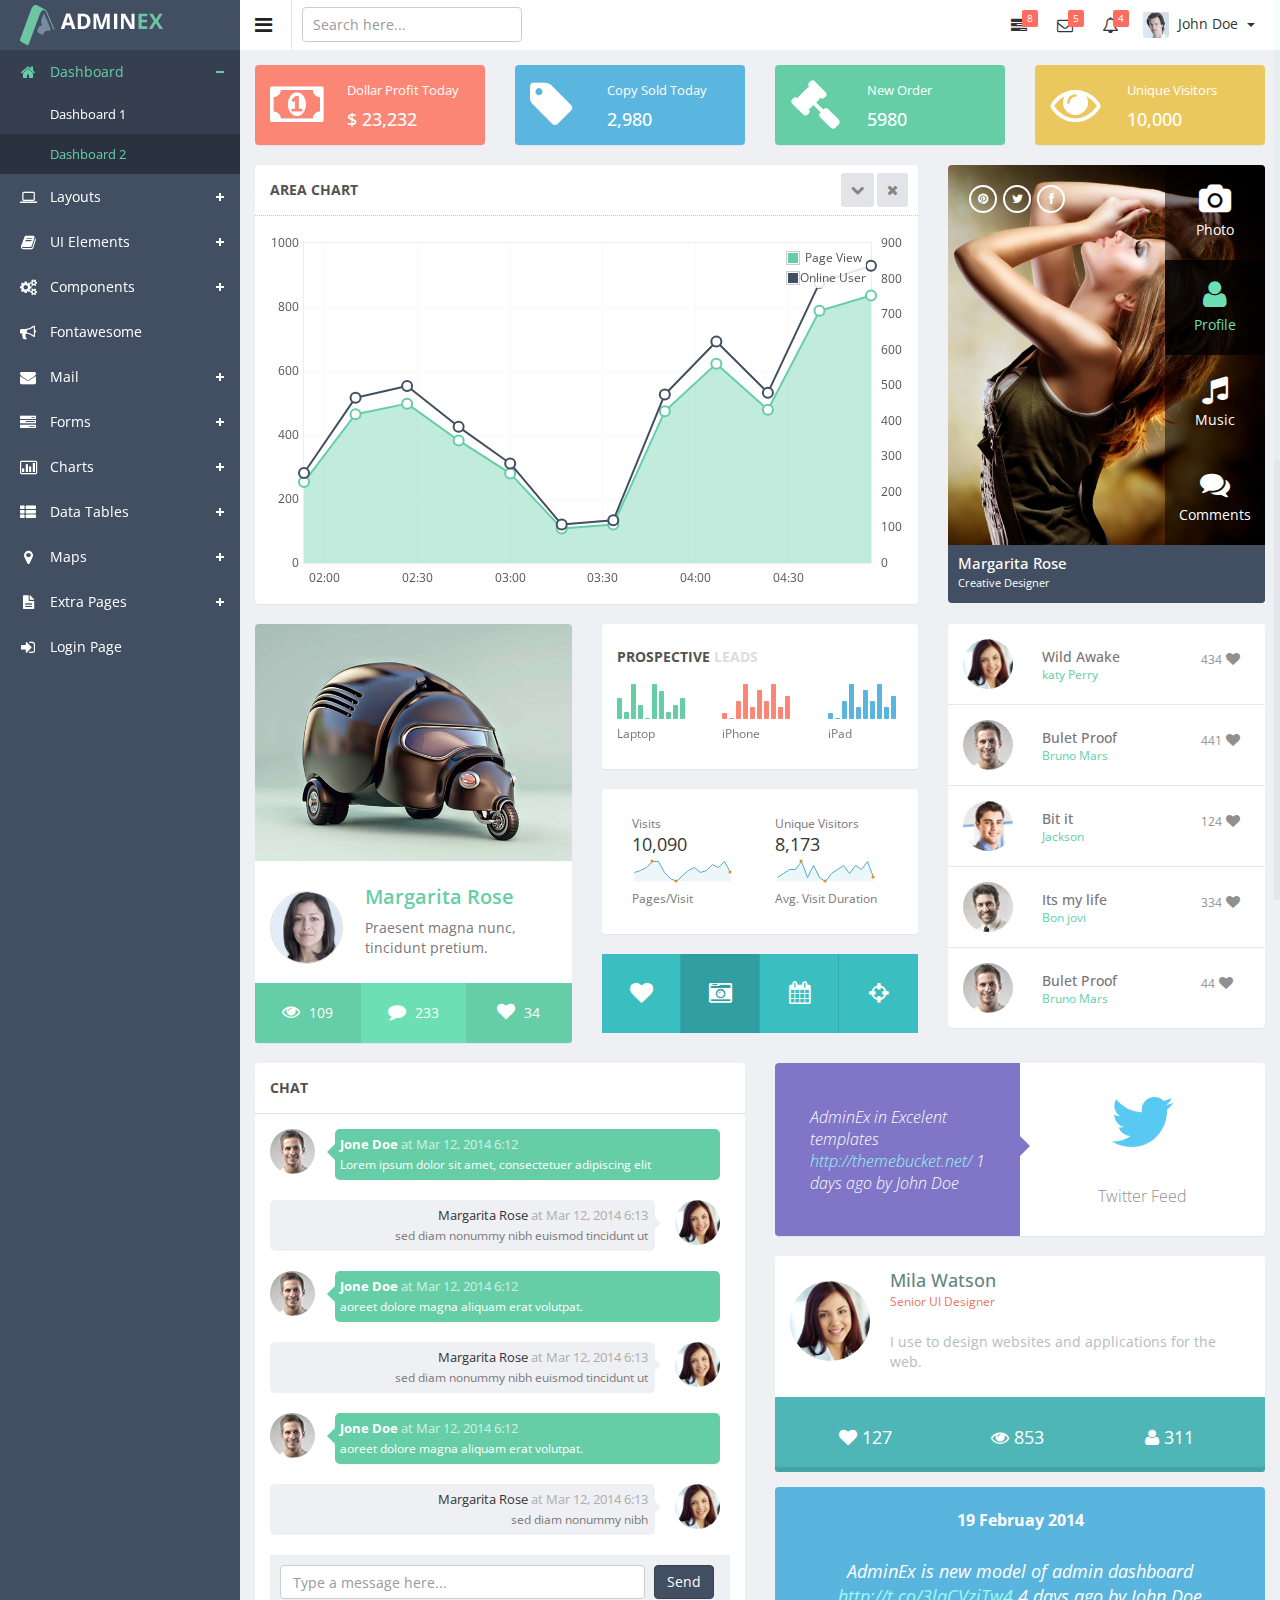
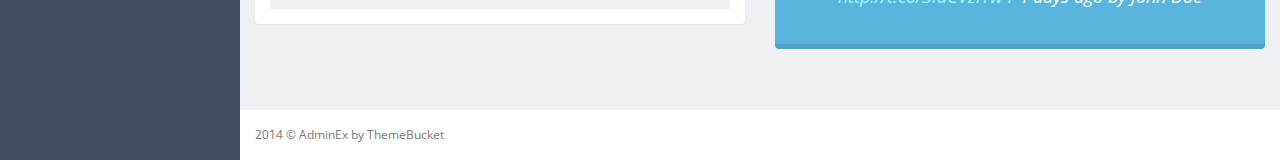
==== commit ad3248e6: "Update index.html" ====
--- a/index.html
+++ b/index.html
@@ -3,7 +3,7 @@
 <head>
   <meta charset="utf-8">
   <meta name="viewport" content="width=device-width, initial-scale=1.0, maximum-scale=1.0">
-  <meta name="keywords" content="admin, dashboard, bootstrap, template, flat, modern, theme, responsive, fluid, retina, backend, html5, css, css3">
+  <meta name="keywords" content="admin, ddashboard, bootstrap, template, flat, modern, theme, responsive, fluid, retina, backend, html5, css, css3">
   <meta name="description" content="">
   <meta name="author" content="ThemeBucket">
   <link rel="shortcut icon" href="#" type="image/png">
